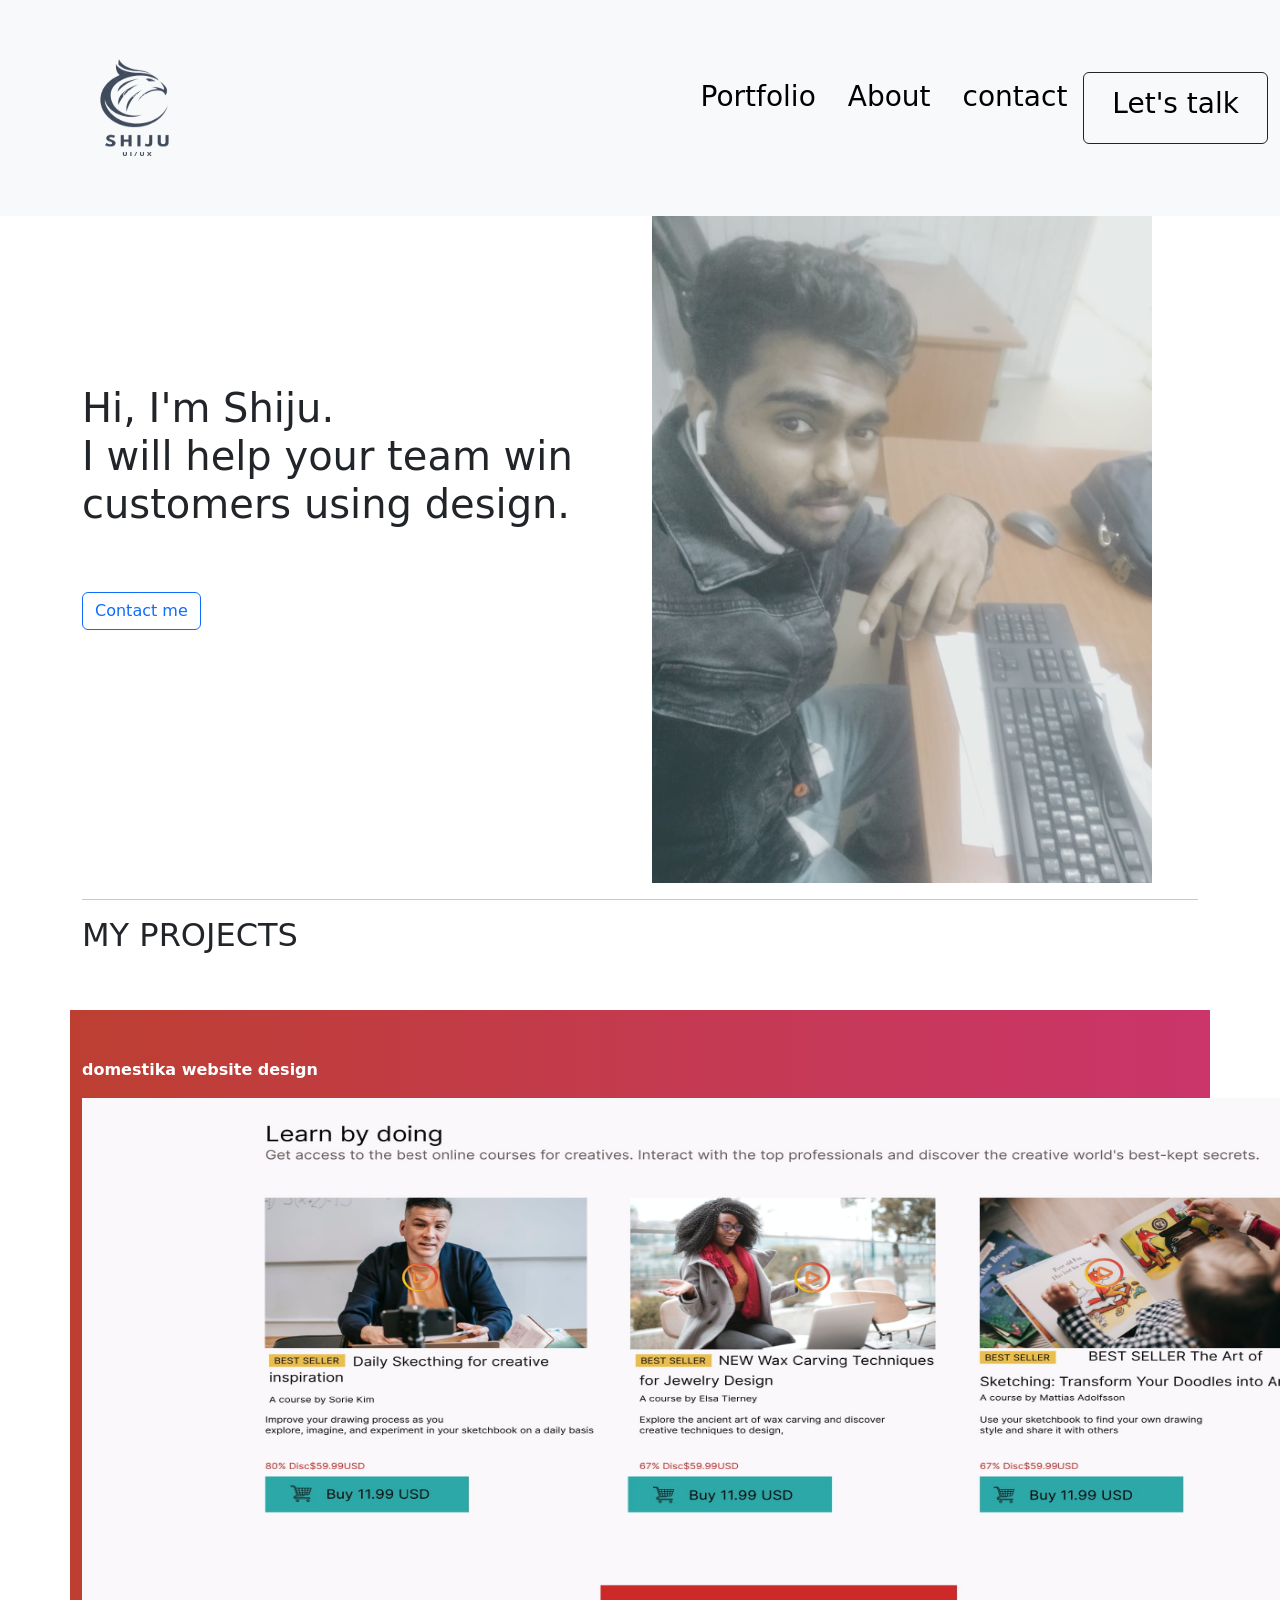
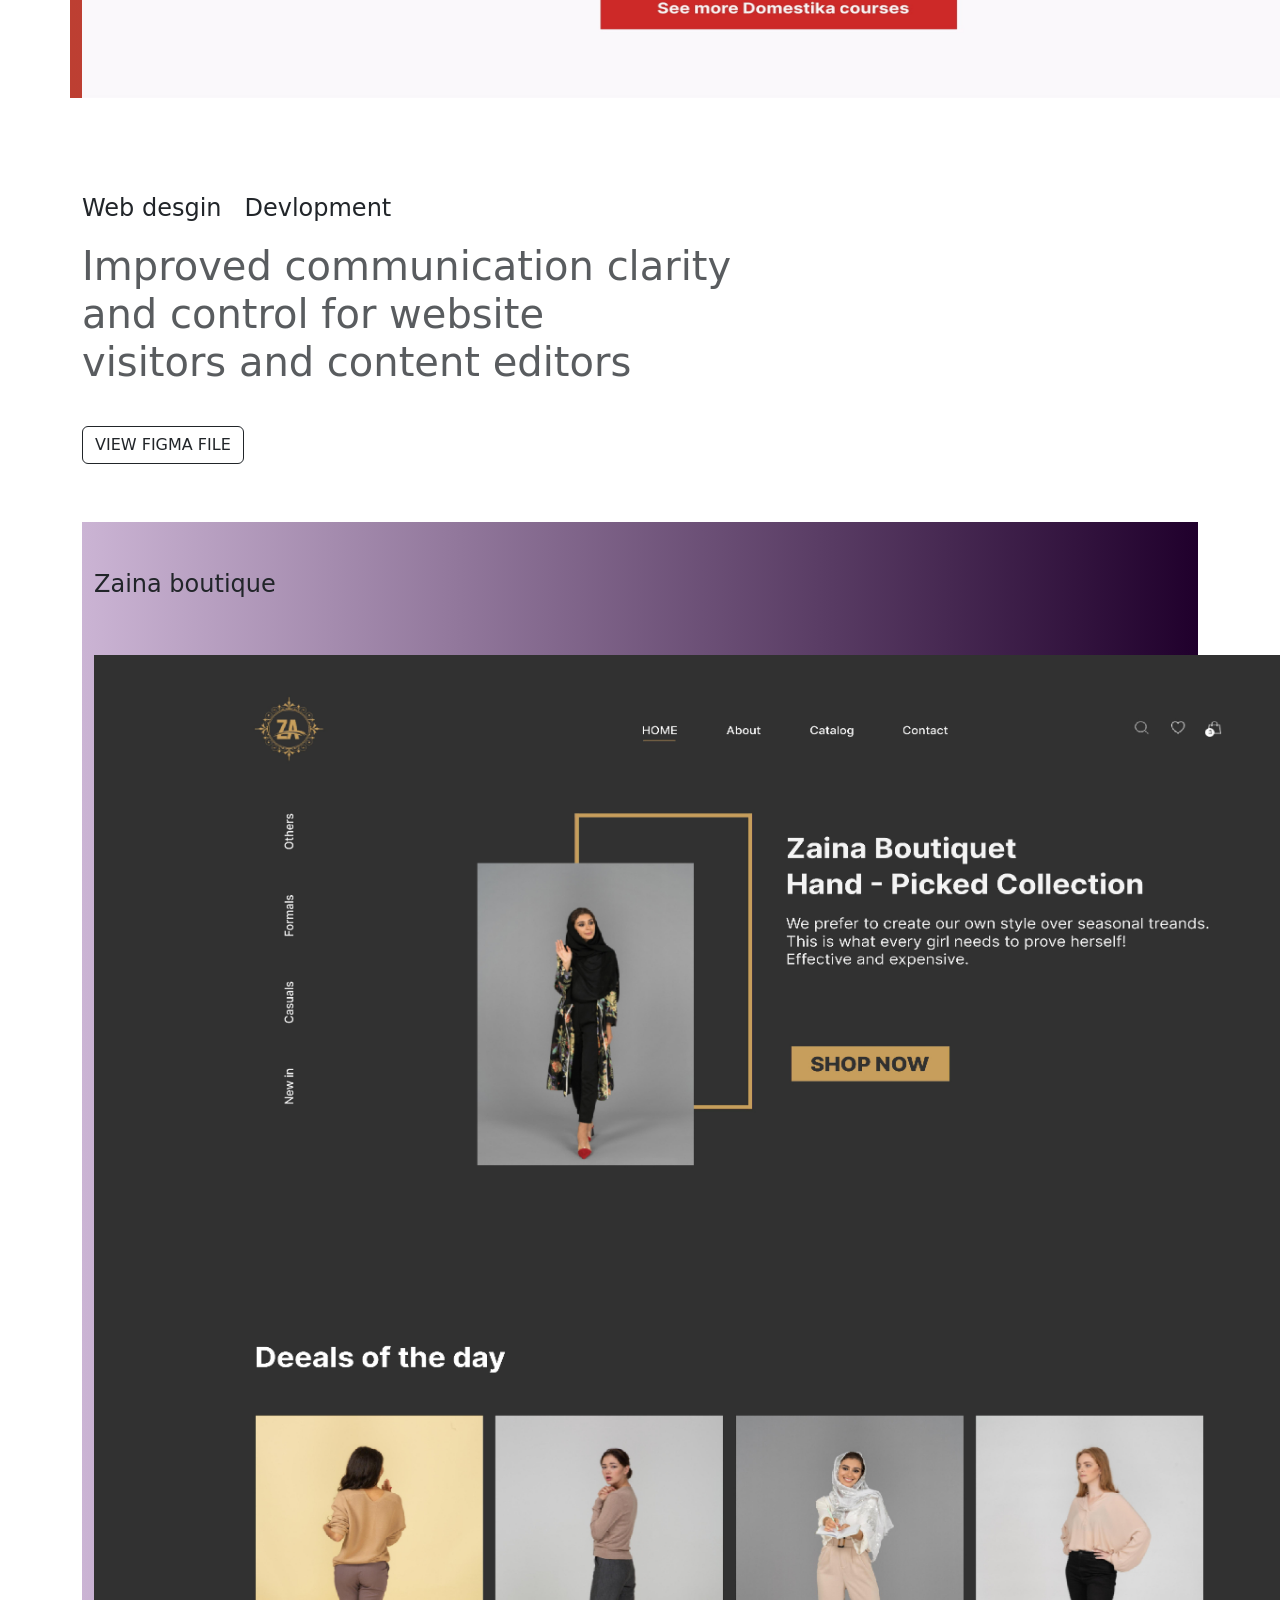
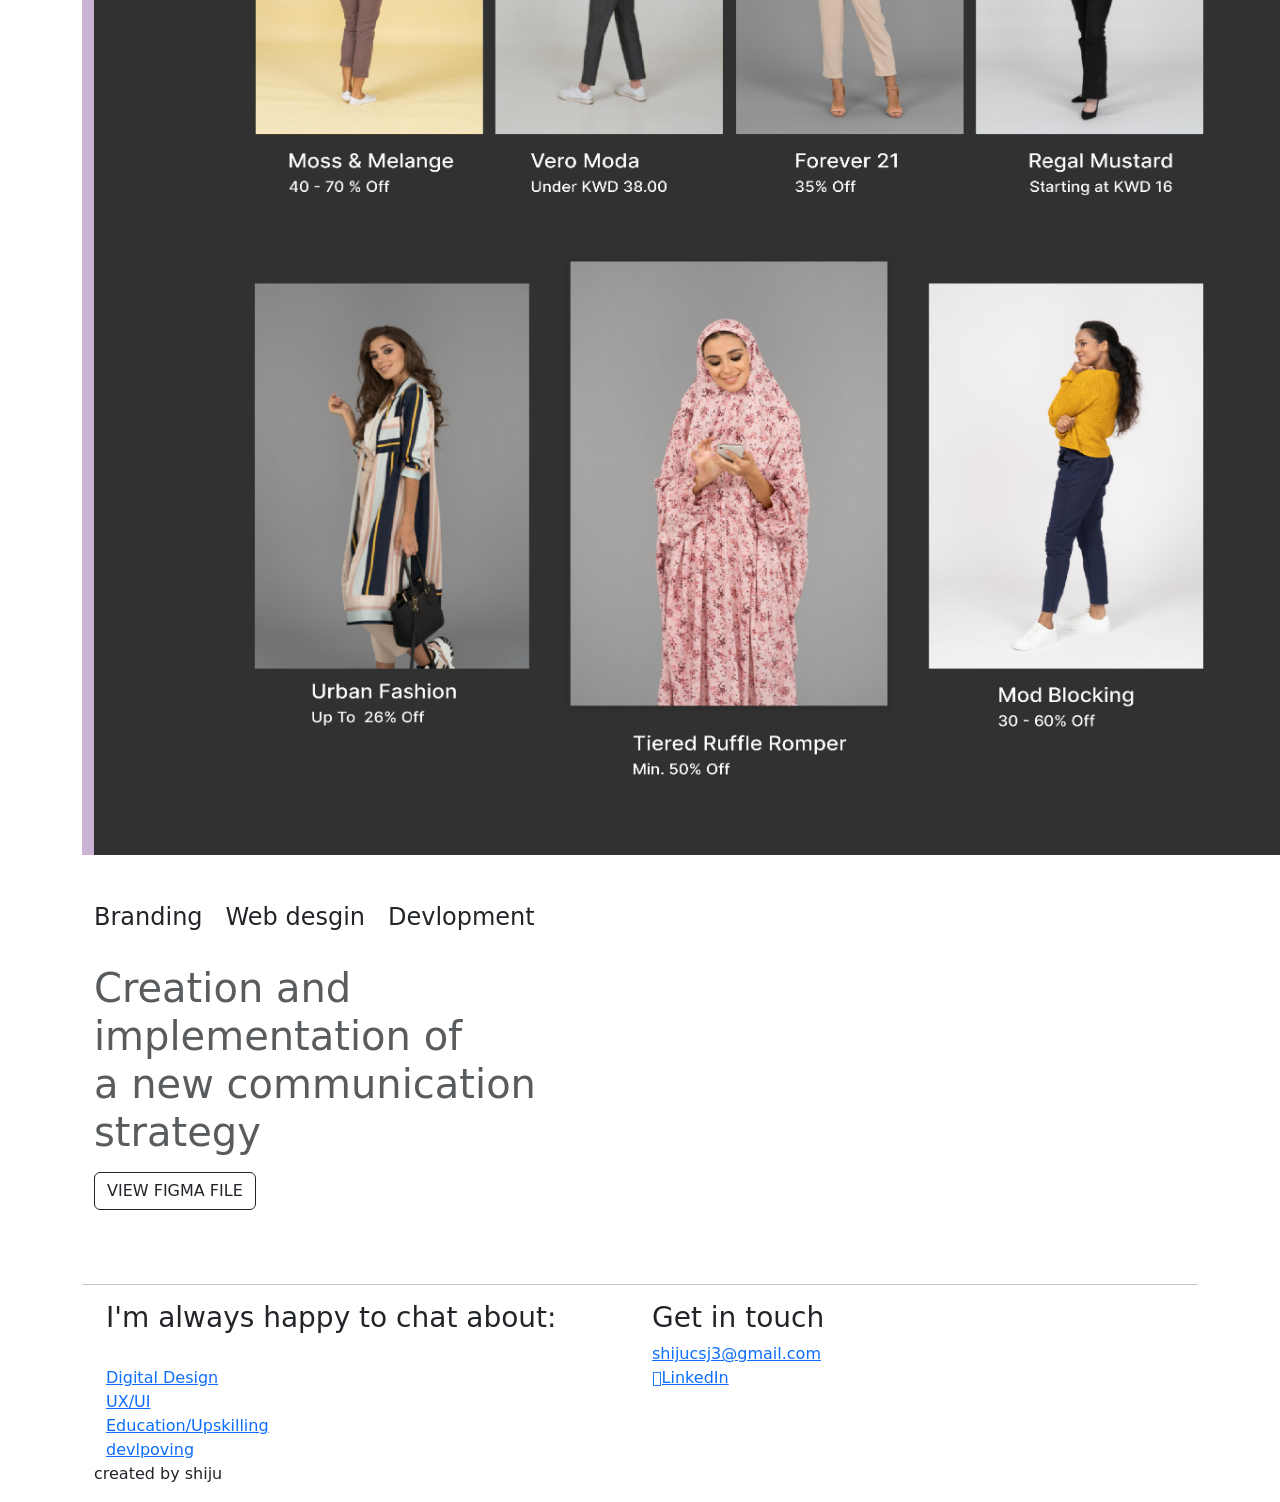
==== index.html @ 0208d14e "Add files via upload" ====
<!doctype html>
<html lang="en">
  <head>
    <!-- Required meta tags -->
    <meta charset="utf-8">
    <meta name="viewport" content="width=device-width, initial-scale=1">

    <!-- Bootstrap CSS -->
    <link href="https://cdn.jsdelivr.net/npm/bootstrap@5.0.2/dist/css/bootstrap.min.css" rel="stylesheet" integrity="sha384-EVSTQN3/azprG1Anm3QDgpJLIm9Nao0Yz1ztcQTwFspd3yD65VohhpuuCOmLASjC" crossorigin="anonymous">

    <title> Portfolio</title>
    <link rel="icon" type="image" href="image/1.png">
  </head>
  <style>
   .nav-link{
   color: #000;}
  
  </style>

<body>
 
  <nav class="navbar bg-body-tertiary">
    <div class="container-fluid">
      <a class="nav-brand" href="#" > <img src="image/1-removebg-preview.png" alt="logo" width="250px" height="200px"> </a>


    <ul class="nav nav-pills" >
  <ul class="nav justify-content-end">
  <h3><li class="nav-item" ><a class="nav-link" href="home"> Portfolio</a></li></h3> 
  <h3><li class="nav-item" ><a class="nav-link" href="home"> About</a></li></h3> 
  <h3><li class="nav-item" ><a class="nav-link" href="home"> contact</a></li></h3> 
  <button type="button" class="btn btn-outline-dark">
  <h3><li class="nav-item" ><a class="nav-link" href="home"> Let's talk</a></li></h3> </button>
   
</ul>
</ul>     
</nav> 
</div>

<div class="container">
  <div class="row">
    <div class="col">
      <br><br> <br> <br> <br> <br> <br>
<h1>Hi, I'm Shiju. <br> 
  I will help your team win  <br> customers using design. <br> <br></h1>
  <h1><button type="button" class="btn btn-outline-primary">Contact me</button></h1>
</div>




<div class="col"> <img src="image/WhatsApp Image 2023-05-04 at 10.15.02.jpeg" width="500px"  alt=""></div>
</div>
<hr>
</div> 


 

 <div class="container">
  <div class="row">
    <div class="col-6">
    <h2>MY PROJECTS</h2></div>
  </div> 
</div>   <br> <br>
    
 
<div class="container" style="background-color:background #CB356B;  /* fallback for old browsers */
background: -webkit-linear-gradient(to right, #BD3F32, #CB356B);  /* Chrome 10-25, Safari 5.1-6 */
background: linear-gradient(to right, #BD3F32, #CB356B); /* W3C, IE 10+/ Edge, Firefox 16+, Chrome 26+, Opera 12+, Safari 7+ */
;">
  <div class="row">
    <div class="col-6">  <br> <br>
      <p>  <b style="color: white;"> domestika website design</b></p>
    <img src="image/domestika2.png" alt=""  width="1300px" height="600px" style="display: flex;"></div>
   
  </div> 
</div> 


<br> <br>
<div class="container">
  <div class="row">
    <div class="col-6"> <br> <br>
    <b> <h4>Web desgin  &nbsp; Devlopment</h4></b></div> <br> <br> <br> <br>
   
   
    <h1 class="text-muted">Improved communication clarity <br>
      and control for website <br>
       visitors and content editors</h1> 
  </div> <br> 
  <H1> <button type="button" class=" btn btn-outline-dark" >VIEW FIGMA FILE</button></H1> <br> <br>

    
  <div class="container" style="background-color: background #20002c;  /* fallback for old browsers */
  background: -webkit-linear-gradient(to right, #cbb4d4, #20002c);  /* Chrome 10-25, Safari 5.1-6 */
  background: linear-gradient(to right, #cbb4d4, #20002c); /* W3C, IE 10+/ Edge, Firefox 16+, Chrome 26+, Opera 12+, Safari 7+ */
  ;" >
    <div class="row">
      <div class="col-6">  <br> <br>
        <h4> Zaina boutique</h4> <br> <br>
      <img src="image/zaina.png" alt="error"   width="1270px" height="1800px" ></div>
     
    </div> 
  </div> 
    
    
  <div class="container">
    <div class="row">
      <div class="col-6"> <br> <br>
   <b> <h4>Branding   &nbsp; Web desgin   &nbsp; Devlopment</h4></b> <br>
     
     
    <h1 class="text-muted">
    
     Creation and implementation of <br>
      a new communication <br>
       strategy <br>
    </h1>
    </div> <br>  <br>
    <H1> <button type="button" class=" btn btn-outline-dark" >VIEW FIGMA FILE</button></H1> <br> <br> <br> <br> <br>  
   <hr>
    
  
<footer>
  <div class="container">
    <div class="row">
      <div class="col">
<h3>I'm always happy to chat about:</h3> <br>
<a href="#">Digital Design</a> <br>
<a href="#">UX/UI</a> <br>
<a href="#">Education/Upskilling</a> <br>
<a href="#">devlpoving</a> <br>
</div>

<div class="col">
  <h3>Get in touch</h3>
<a href="#">shijucsj3@gmail.com</a> <br>
<a href="#">LinkedIn</a>

</div>
</div> 
</div>
</footer>
   
    <p>created by shiju</p>

    
    
    

    


    
    <script src="https://cdn.jsdelivr.net/npm/bootstrap@5.0.2/dist/js/bootstrap.bundle.min.js" integrity="sha384-MrcW6ZMFYlzcLA8Nl+NtUVF0sA7MsXsP1UyJoMp4YLEuNSfAP+JcXn/tWtIaxVXM" crossorigin="anonymous"></script>

    <!-- Option 2: Separate Popper and Bootstrap JS -->
    <!--
    <script src="https://cdn.jsdelivr.net/npm/@popperjs/core@2.9.2/dist/umd/popper.min.js" integrity="sha384-IQsoLXl5PILFhosVNubq5LC7Qb9DXgDA9i+tQ8Zj3iwWAwPtgFTxbJ8NT4GN1R8p" crossorigin="anonymous"></script>
    <script src="https://cdn.jsdelivr.net/npm/bootstrap@5.0.2/dist/js/bootstrap.min.js" integrity="sha384-cVKIPhGWiC2Al4u+LWgxfKTRIcfu0JTxR+EQDz/bgldoEyl4H0zUF0QKbrJ0EcQF" crossorigin="anonymous"></script>
    -->
  </body>
</html>
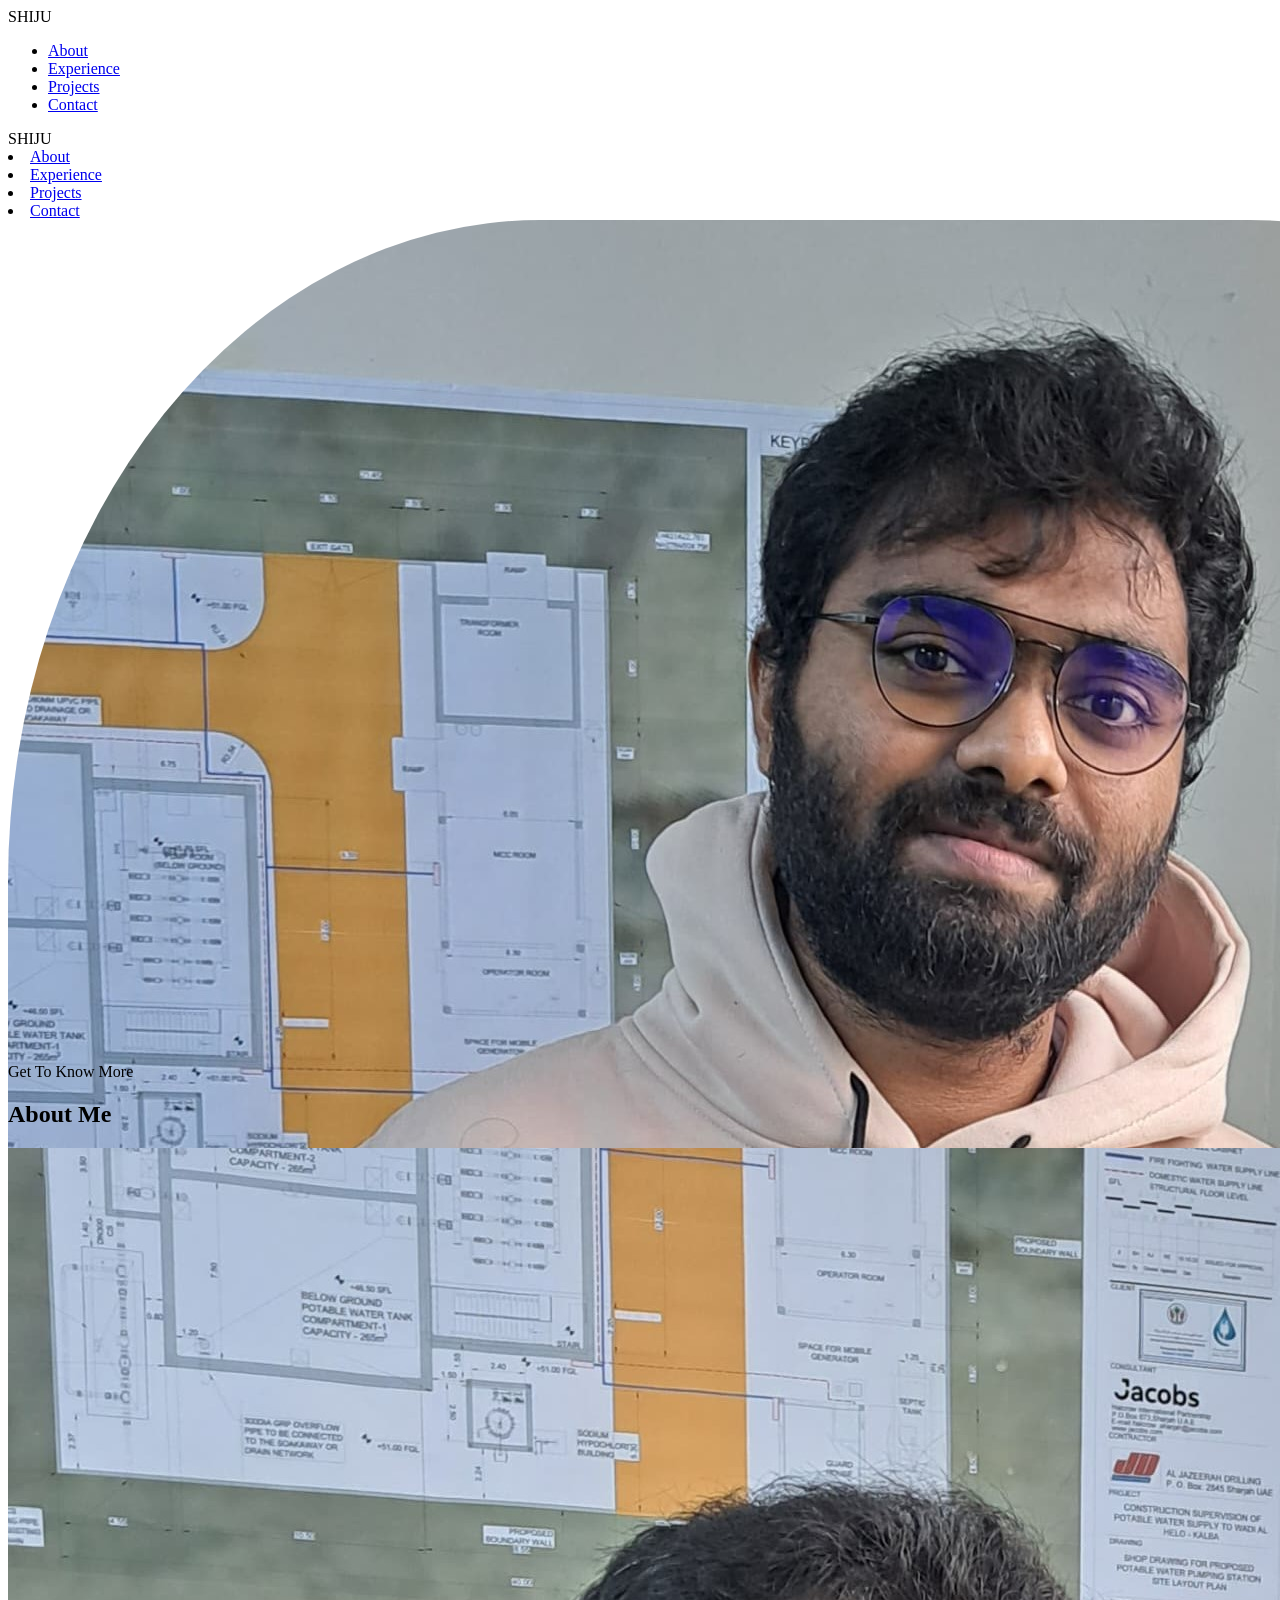
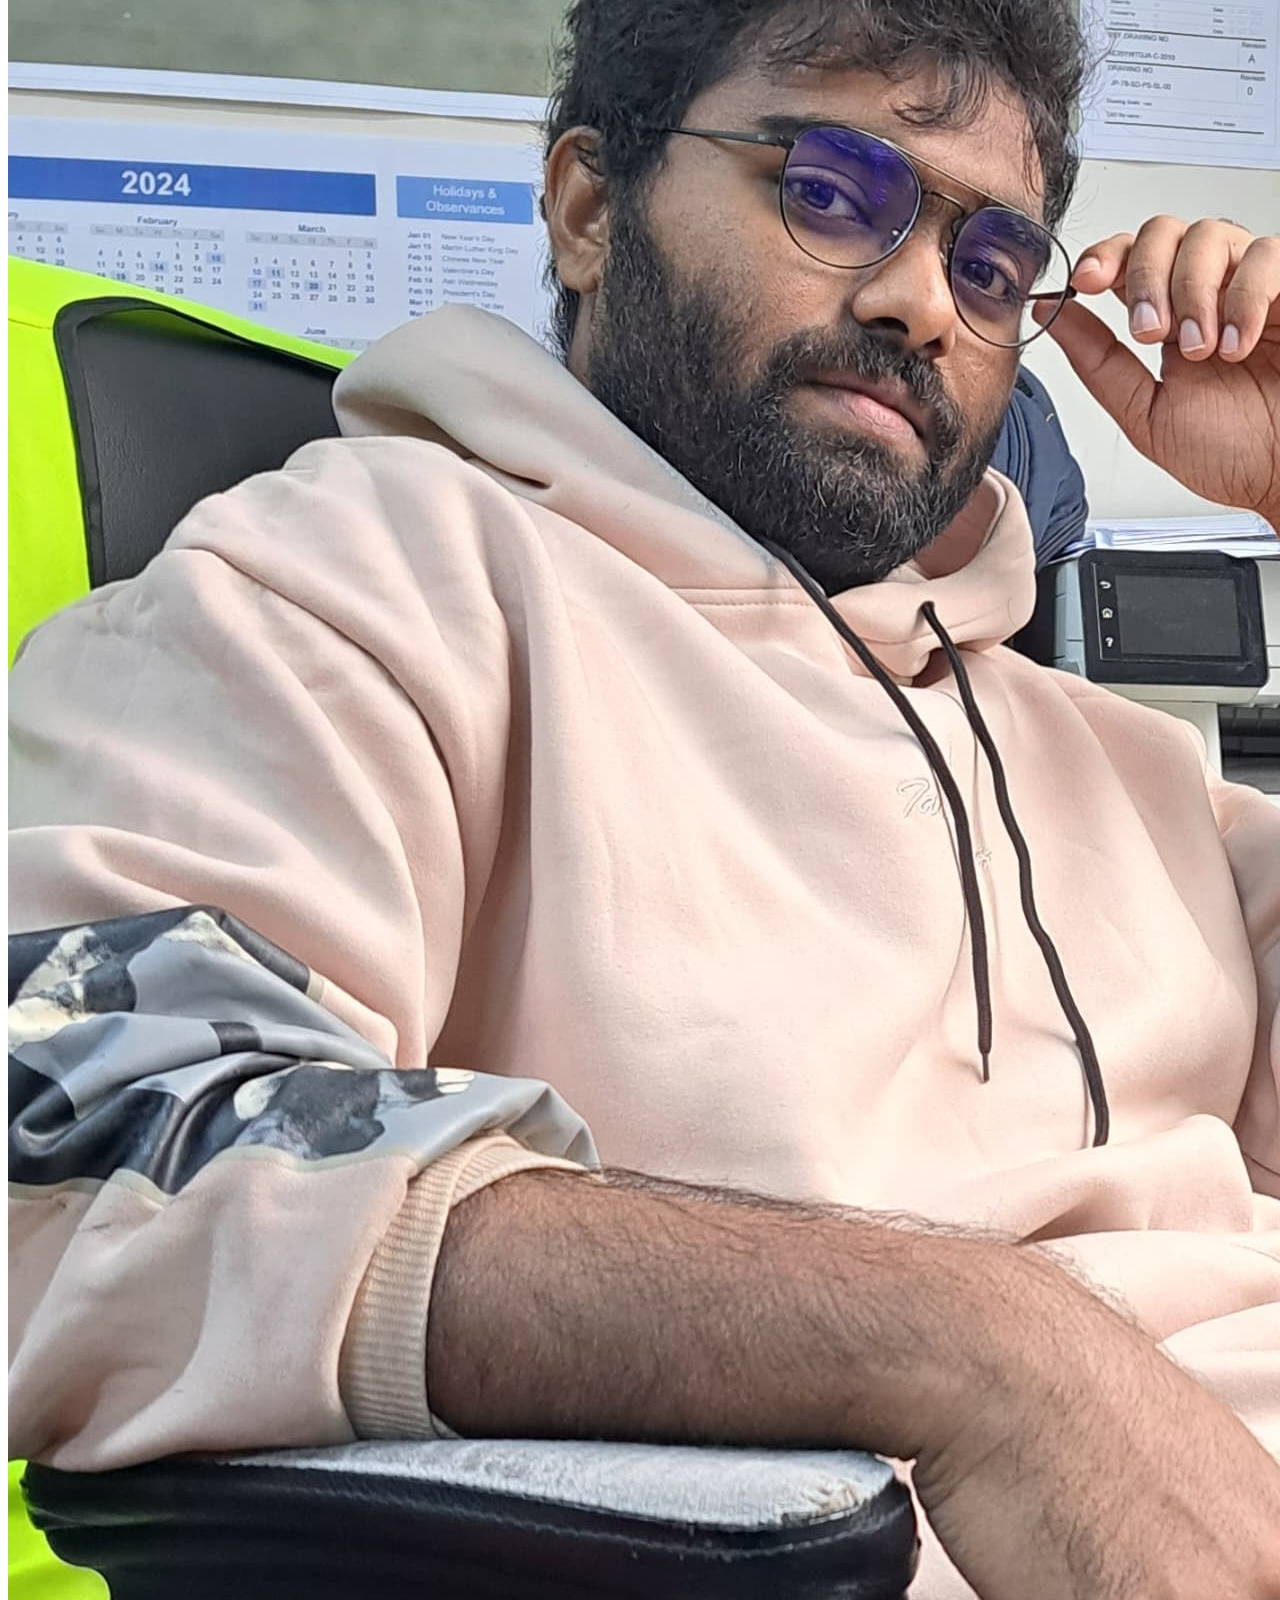
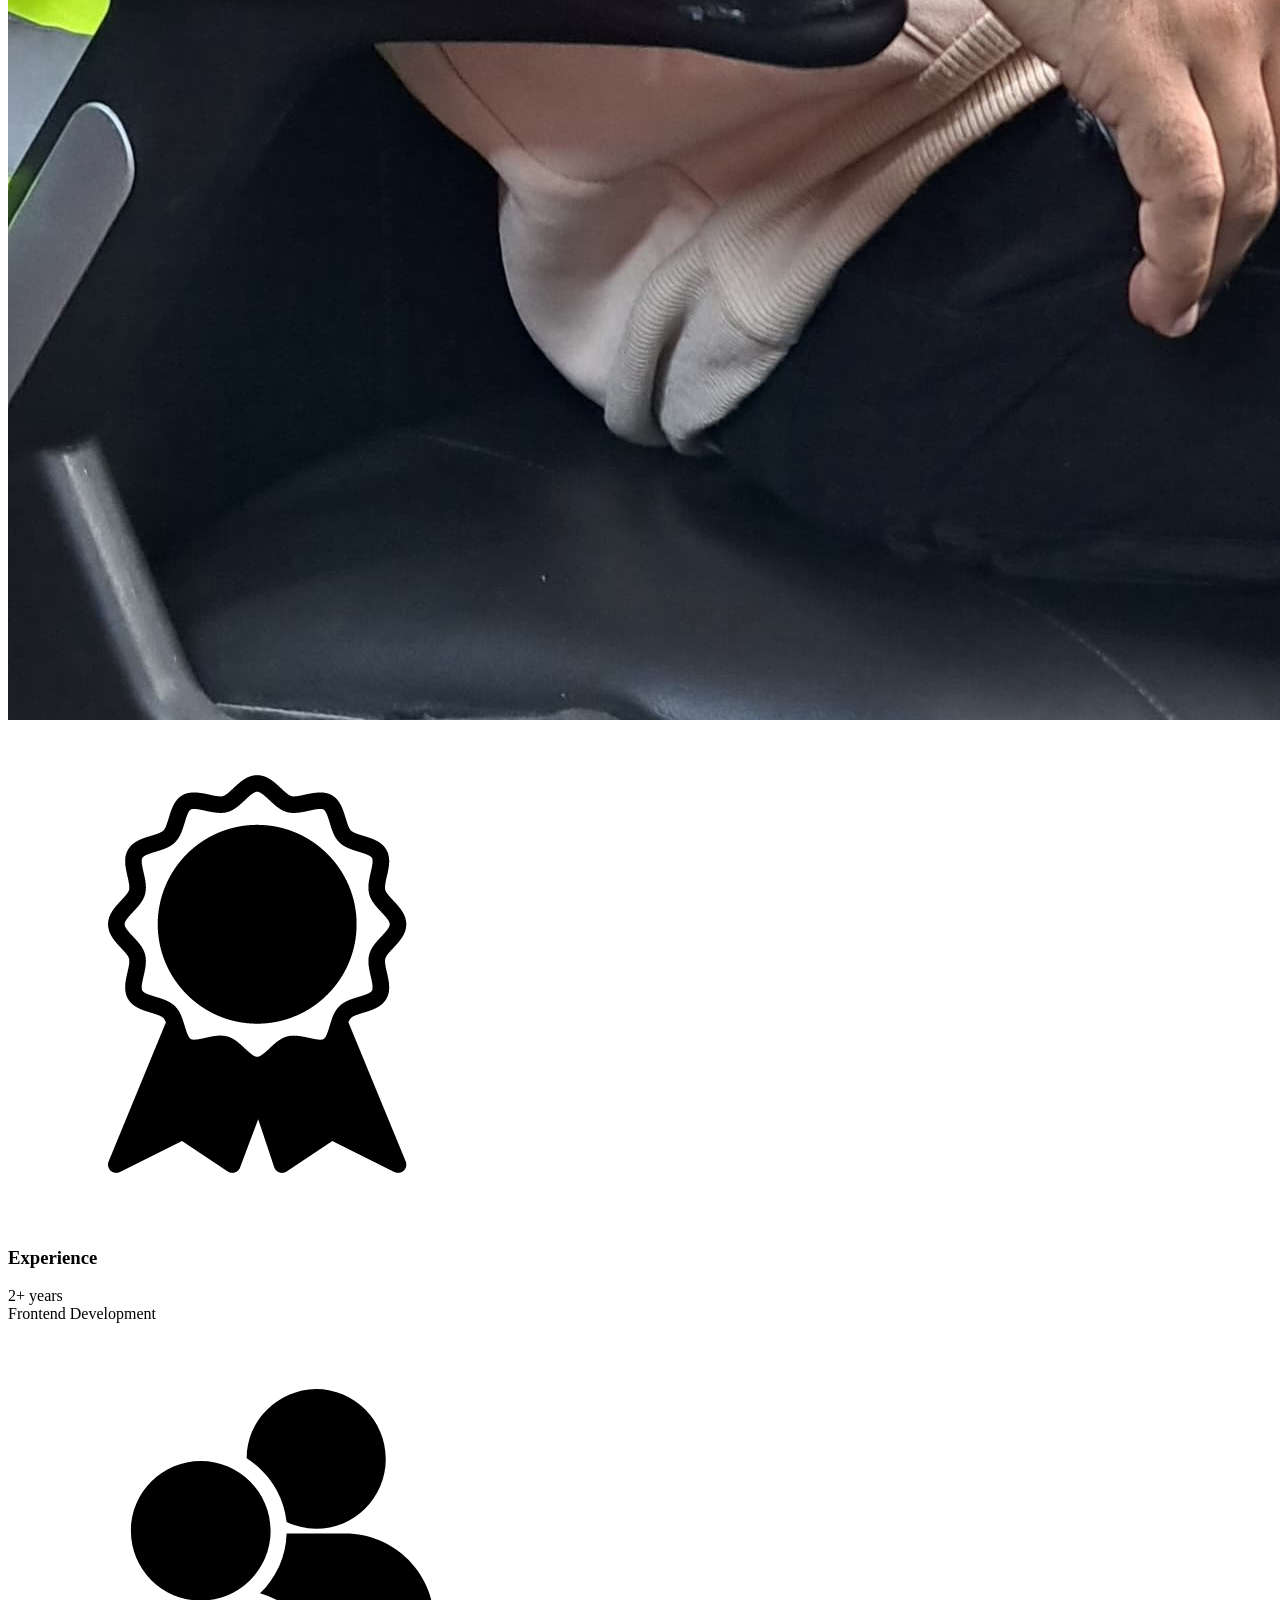
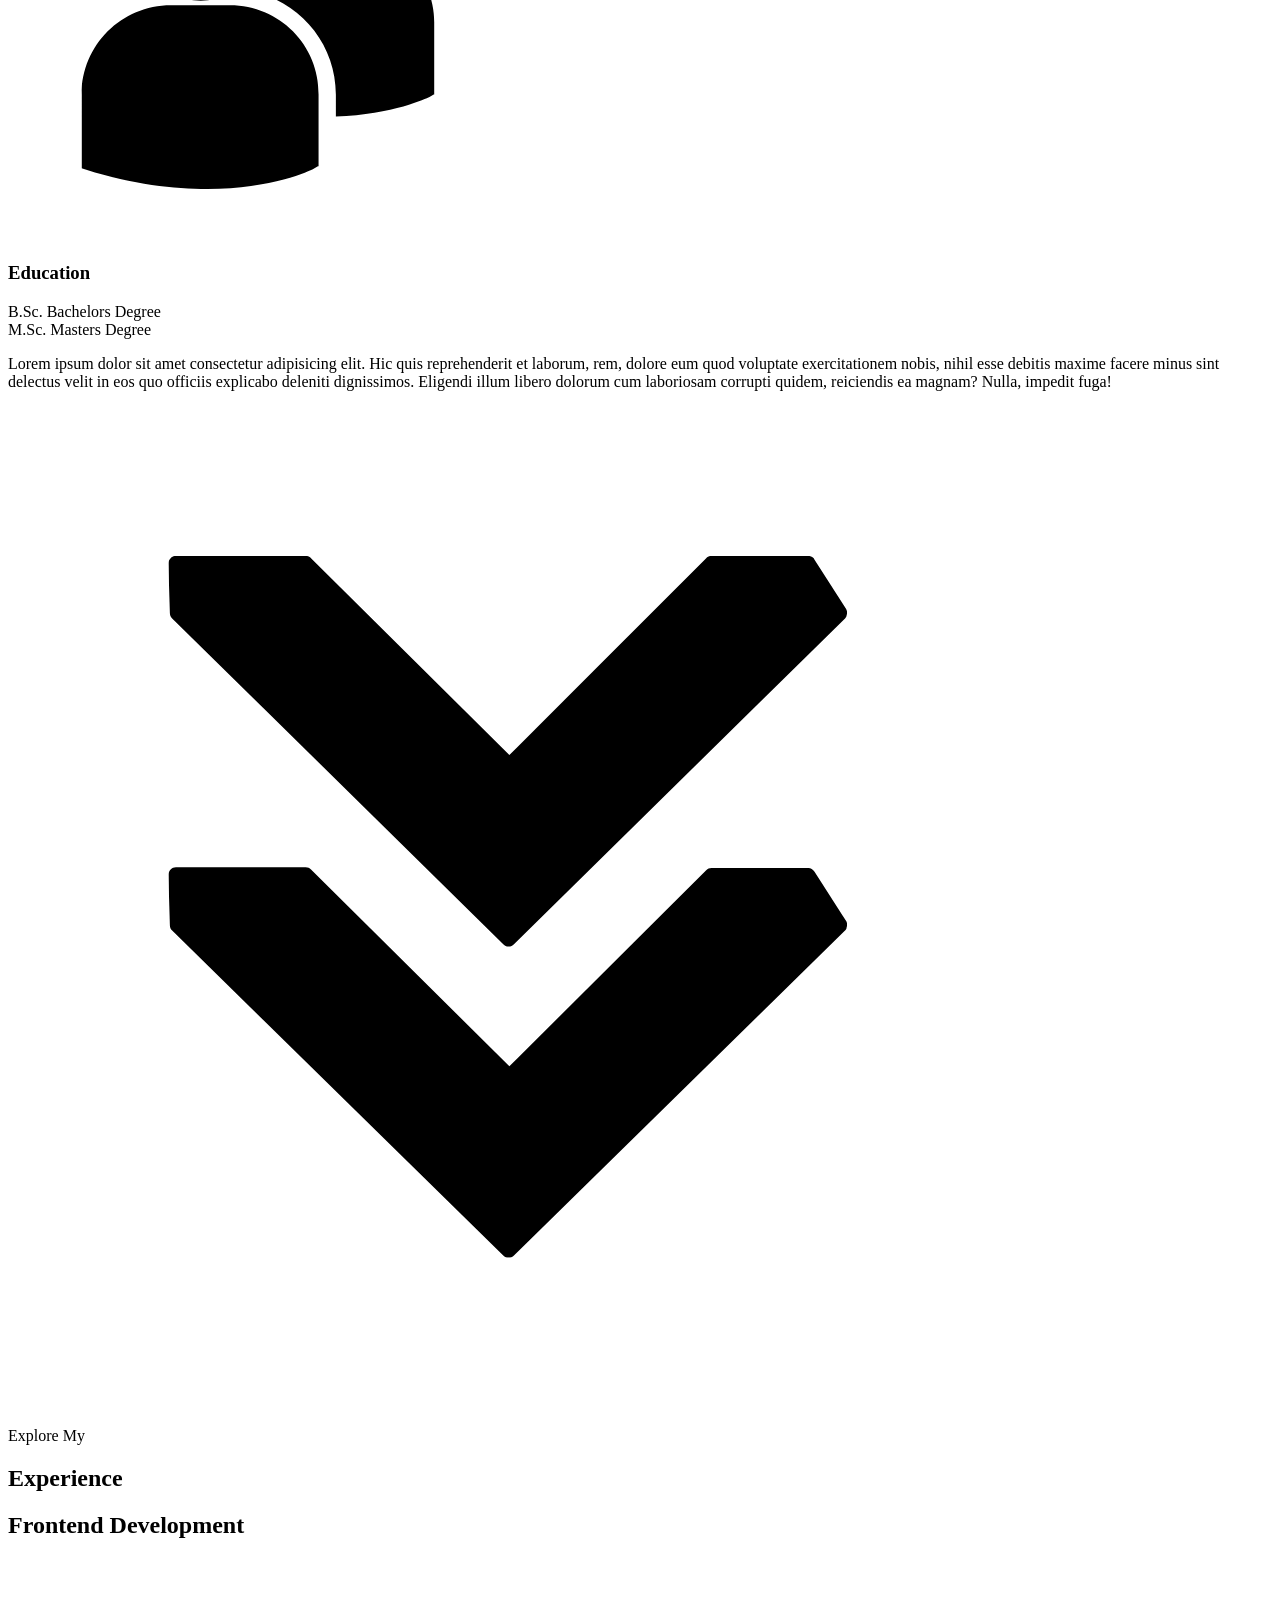
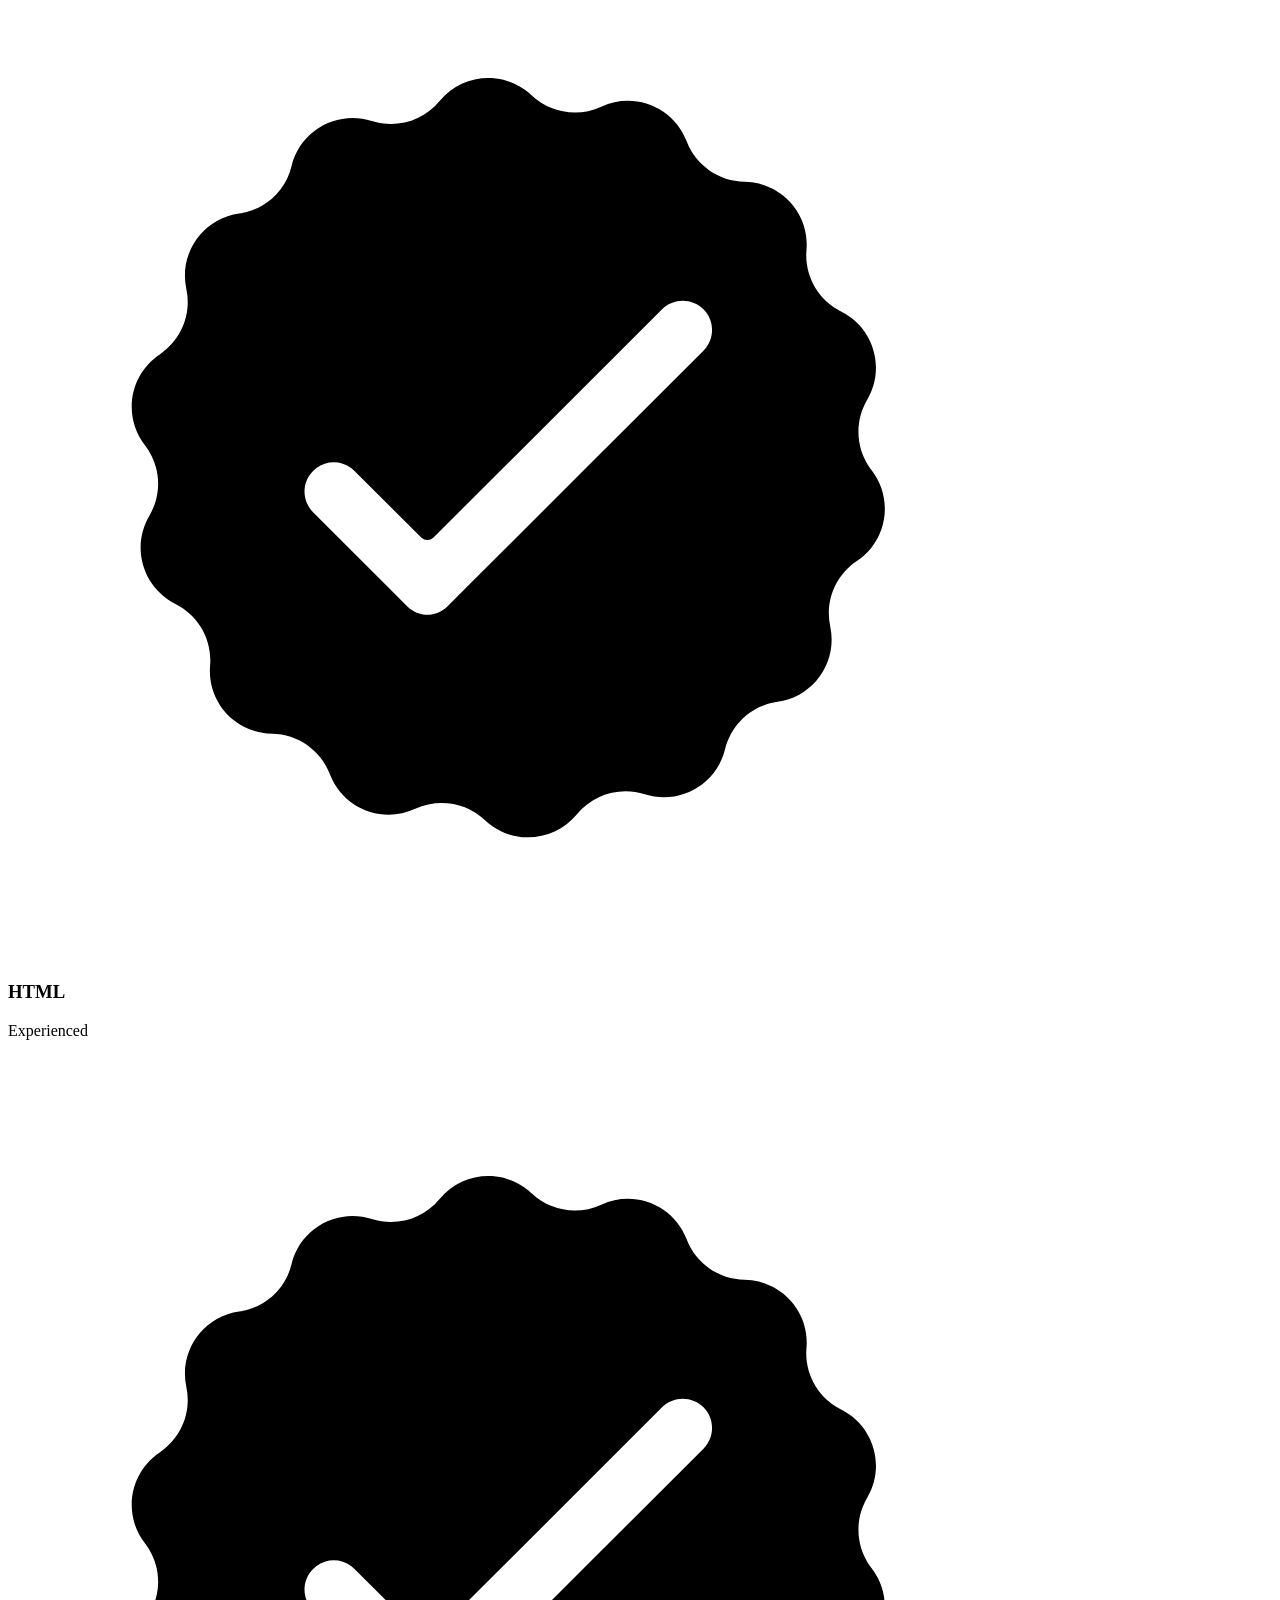
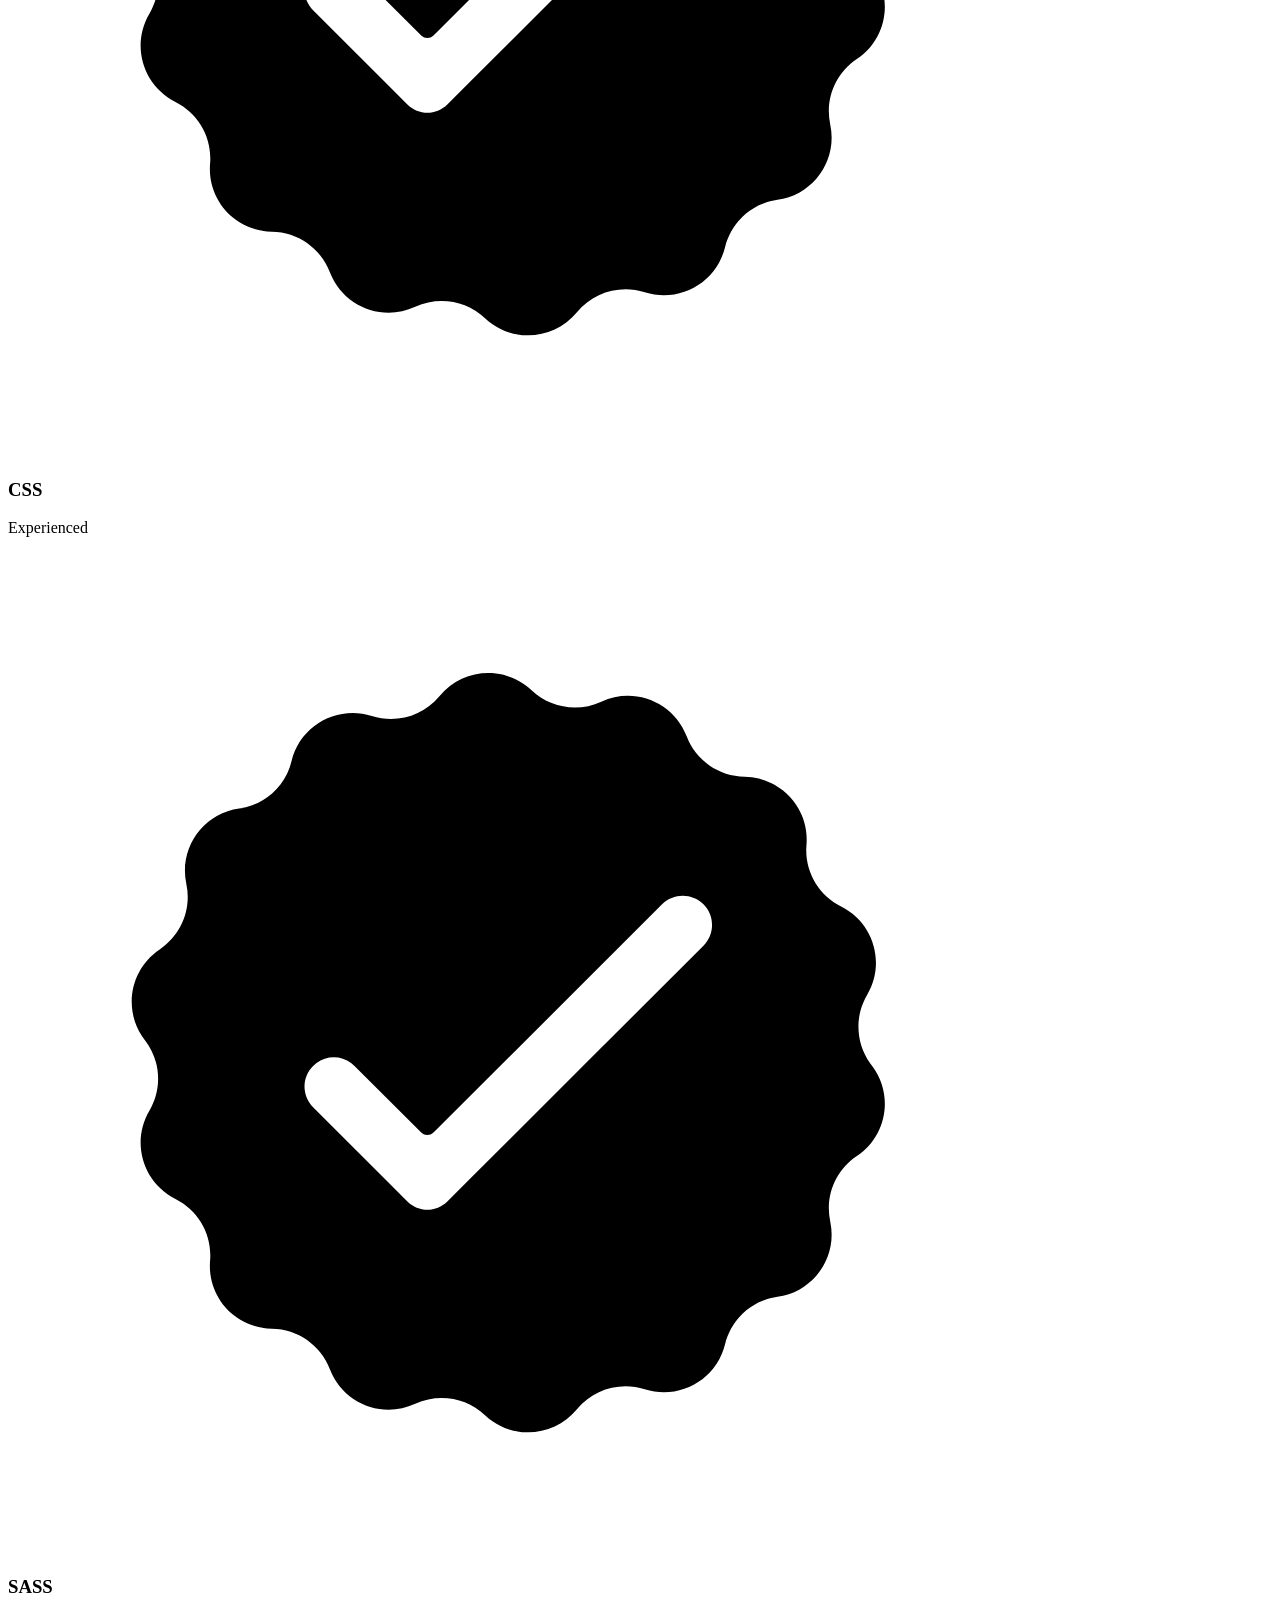
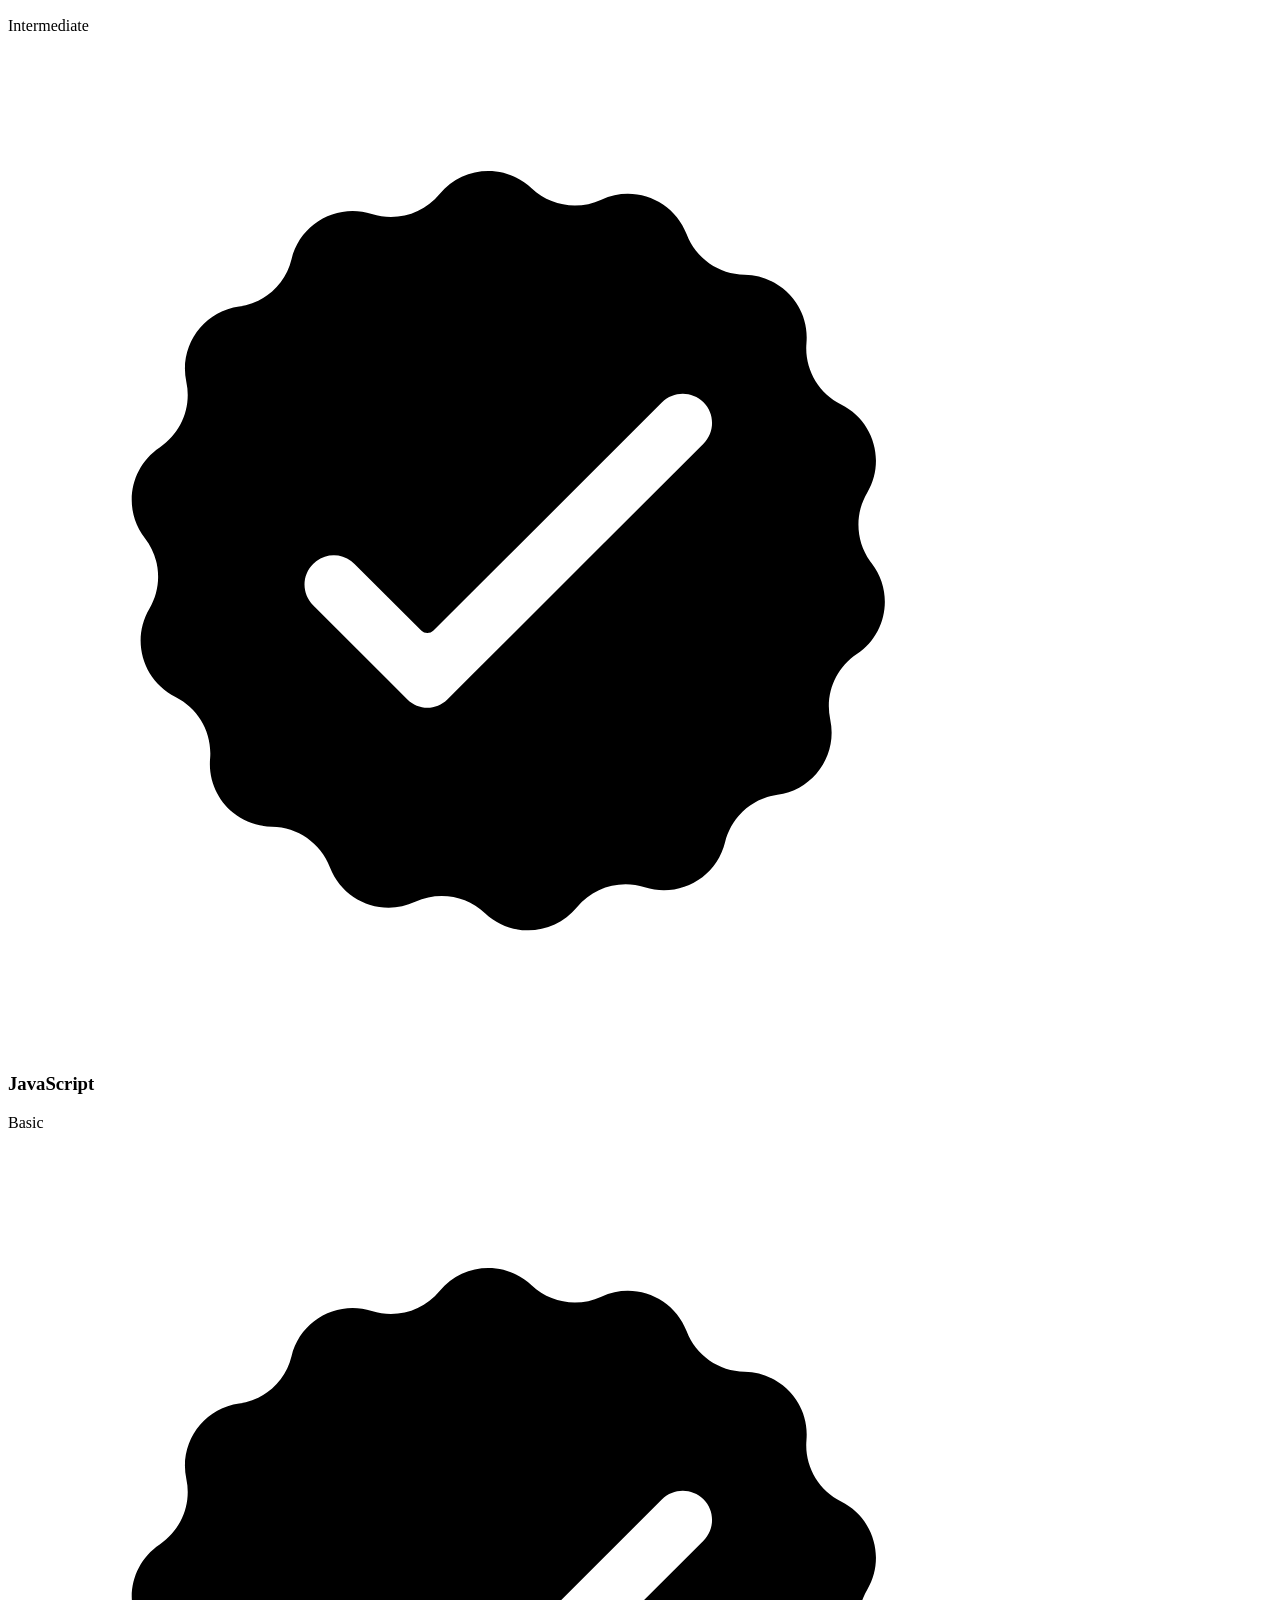
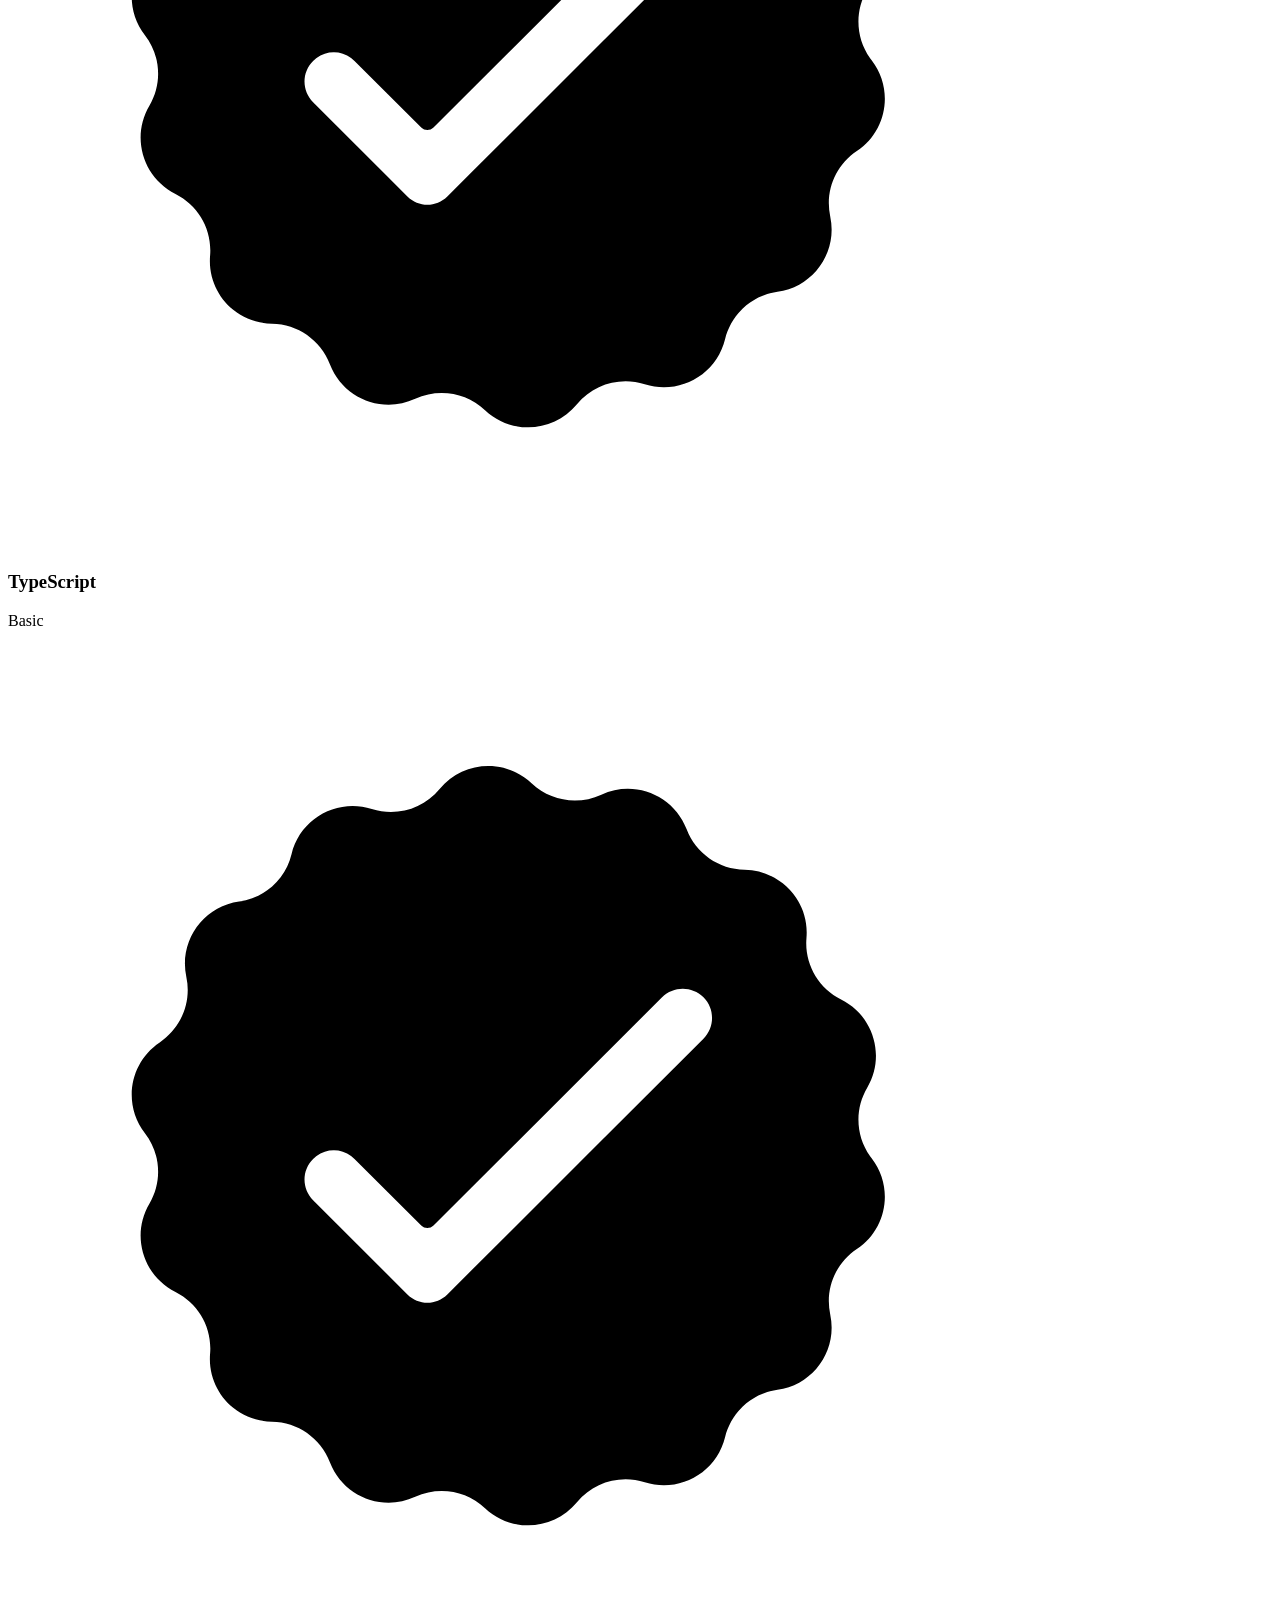
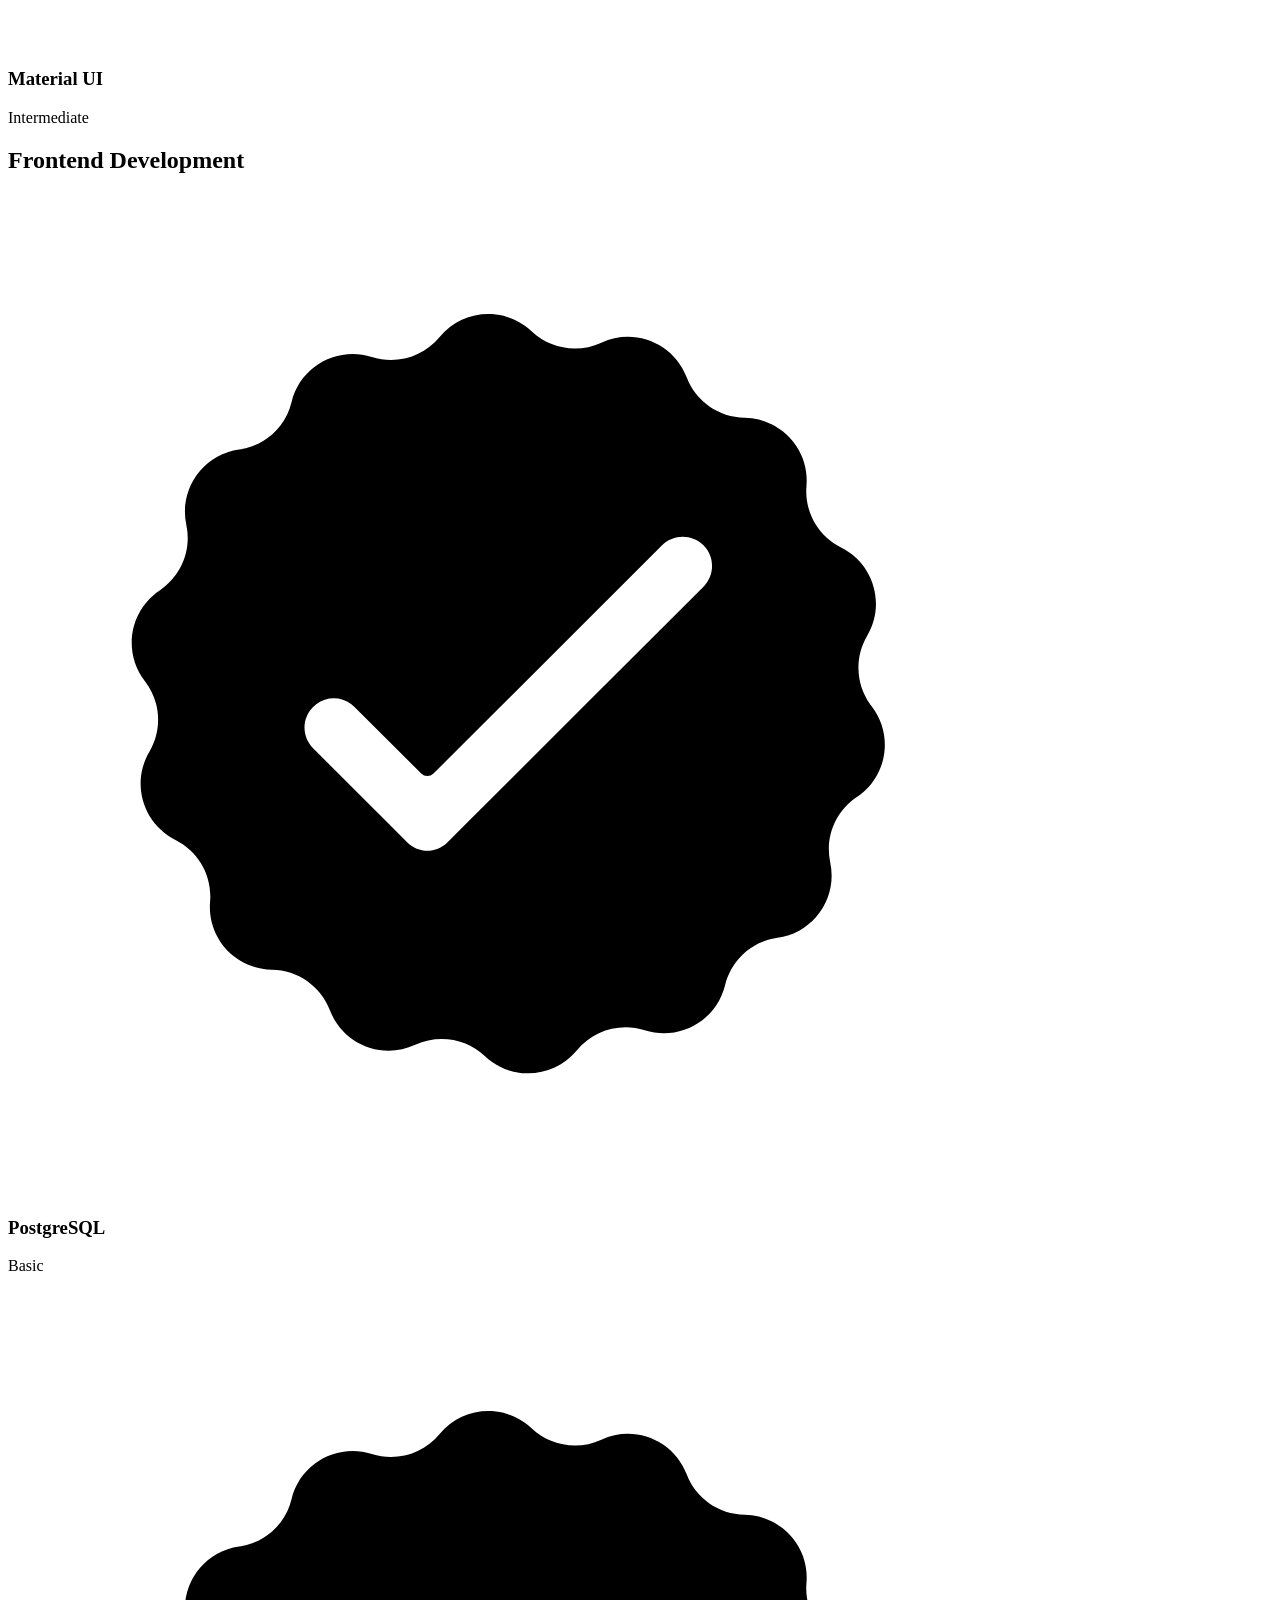
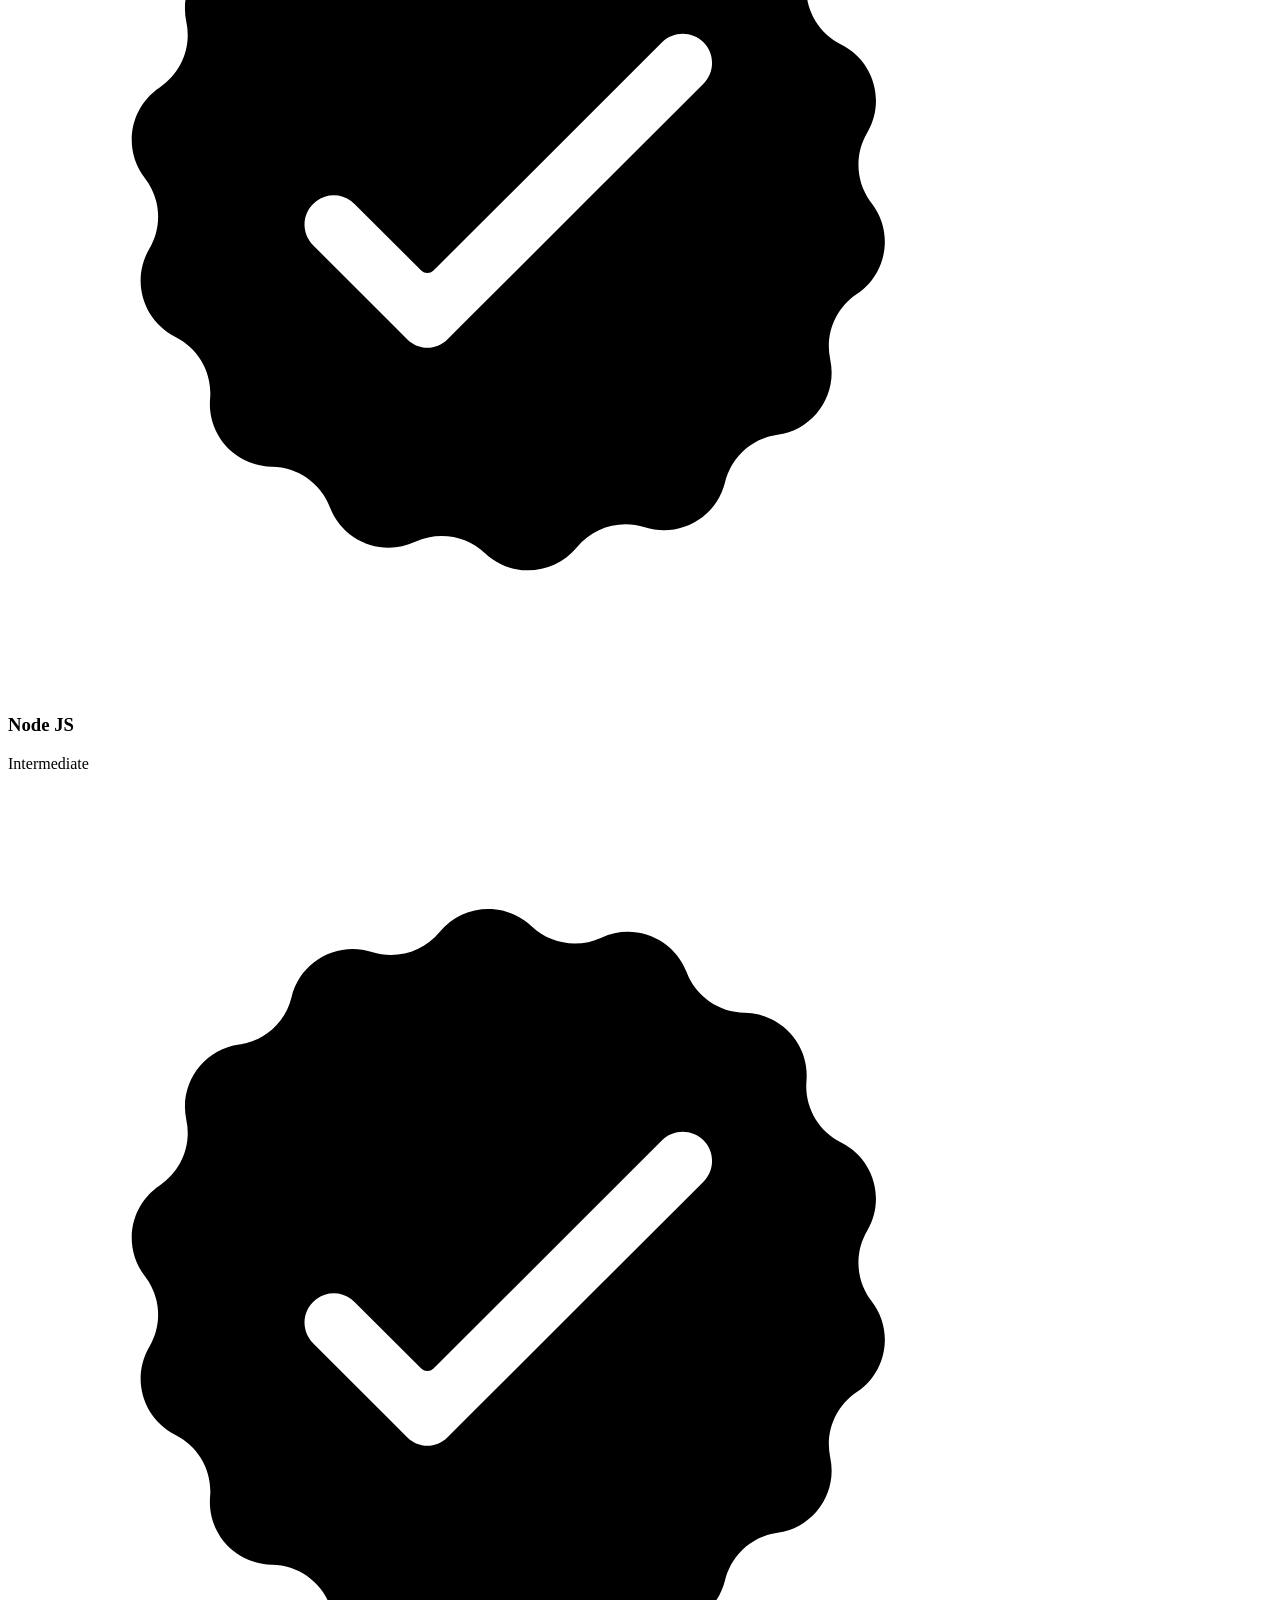
==== commit e4adce5e: "Add files via upload" ====
--- a/index.html
+++ b/index.html
@@ -1,164 +1,383 @@
-<!doctype html>
-<html lang="en">
-  <head>
-    <!-- Required meta tags -->
-    <meta charset="utf-8">
-    <meta name="viewport" content="width=device-width, initial-scale=1">
-
-    <!-- Bootstrap CSS -->
-    <link href="https://cdn.jsdelivr.net/npm/bootstrap@5.0.2/dist/css/bootstrap.min.css" rel="stylesheet" integrity="sha384-EVSTQN3/azprG1Anm3QDgpJLIm9Nao0Yz1ztcQTwFspd3yD65VohhpuuCOmLASjC" crossorigin="anonymous">
-
-    <title> Portfolio</title>
-    <link rel="icon" type="image" href="image/1.png">
-  </head>
-  <style>
-   .nav-link{
-   color: #000;}
-  
-  </style>
-
-<body>
- 
-  <nav class="navbar bg-body-tertiary">
-    <div class="container-fluid">
-      <a class="nav-brand" href="#" > <img src="image/1-removebg-preview.png" alt="logo" width="250px" height="200px"> </a>
-
-
-    <ul class="nav nav-pills" >
-  <ul class="nav justify-content-end">
-  <h3><li class="nav-item" ><a class="nav-link" href="home"> Portfolio</a></li></h3> 
-  <h3><li class="nav-item" ><a class="nav-link" href="home"> About</a></li></h3> 
-  <h3><li class="nav-item" ><a class="nav-link" href="home"> contact</a></li></h3> 
-  <button type="button" class="btn btn-outline-dark">
-  <h3><li class="nav-item" ><a class="nav-link" href="home"> Let's talk</a></li></h3> </button>
-   
-</ul>
-</ul>     
-</nav> 
-</div>
-
-<div class="container">
-  <div class="row">
-    <div class="col">
-      <br><br> <br> <br> <br> <br> <br>
-<h1>Hi, I'm Shiju. <br> 
-  I will help your team win  <br> customers using design. <br> <br></h1>
-  <h1><button type="button" class="btn btn-outline-primary">Contact me</button></h1>
-</div>
-
-
-
-
-<div class="col"> <img src="image/WhatsApp Image 2023-05-04 at 10.15.02.jpeg" width="500px"  alt=""></div>
-</div>
-<hr>
-</div> 
-
-
- 
-
- <div class="container">
-  <div class="row">
-    <div class="col-6">
-    <h2>MY PROJECTS</h2></div>
-  </div> 
-</div>   <br> <br>
-    
- 
-<div class="container" style="background-color:background #CB356B;  /* fallback for old browsers */
-background: -webkit-linear-gradient(to right, #BD3F32, #CB356B);  /* Chrome 10-25, Safari 5.1-6 */
-background: linear-gradient(to right, #BD3F32, #CB356B); /* W3C, IE 10+/ Edge, Firefox 16+, Chrome 26+, Opera 12+, Safari 7+ */
-;">
-  <div class="row">
-    <div class="col-6">  <br> <br>
-      <p>  <b style="color: white;"> domestika website design</b></p>
-    <img src="image/domestika2.png" alt=""  width="1300px" height="600px" style="display: flex;"></div>
-   
-  </div> 
-</div> 
-
-
-<br> <br>
-<div class="container">
-  <div class="row">
-    <div class="col-6"> <br> <br>
-    <b> <h4>Web desgin  &nbsp; Devlopment</h4></b></div> <br> <br> <br> <br>
-   
-   
-    <h1 class="text-muted">Improved communication clarity <br>
-      and control for website <br>
-       visitors and content editors</h1> 
-  </div> <br> 
-  <H1> <button type="button" class=" btn btn-outline-dark" >VIEW FIGMA FILE</button></H1> <br> <br>
-
-    
-  <div class="container" style="background-color: background #20002c;  /* fallback for old browsers */
-  background: -webkit-linear-gradient(to right, #cbb4d4, #20002c);  /* Chrome 10-25, Safari 5.1-6 */
-  background: linear-gradient(to right, #cbb4d4, #20002c); /* W3C, IE 10+/ Edge, Firefox 16+, Chrome 26+, Opera 12+, Safari 7+ */
-  ;" >
-    <div class="row">
-      <div class="col-6">  <br> <br>
-        <h4> Zaina boutique</h4> <br> <br>
-      <img src="image/zaina.png" alt="error"   width="1270px" height="1800px" ></div>
-     
-    </div> 
-  </div> 
-    
-    
-  <div class="container">
-    <div class="row">
-      <div class="col-6"> <br> <br>
-   <b> <h4>Branding   &nbsp; Web desgin   &nbsp; Devlopment</h4></b> <br>
-     
-     
-    <h1 class="text-muted">
-    
-     Creation and implementation of <br>
-      a new communication <br>
-       strategy <br>
-    </h1>
-    </div> <br>  <br>
-    <H1> <button type="button" class=" btn btn-outline-dark" >VIEW FIGMA FILE</button></H1> <br> <br> <br> <br> <br>  
-   <hr>
-    
-  
-<footer>
-  <div class="container">
-    <div class="row">
-      <div class="col">
-<h3>I'm always happy to chat about:</h3> <br>
-<a href="#">Digital Design</a> <br>
-<a href="#">UX/UI</a> <br>
-<a href="#">Education/Upskilling</a> <br>
-<a href="#">devlpoving</a> <br>
-</div>
-
-<div class="col">
-  <h3>Get in touch</h3>
-<a href="#">shijucsj3@gmail.com</a> <br>
-<a href="#">LinkedIn</a>
-
-</div>
-</div> 
-</div>
-</footer>
-   
-    <p>created by shiju</p>
-
-    
-    
-    
-
-    
-
-
-    
-    <script src="https://cdn.jsdelivr.net/npm/bootstrap@5.0.2/dist/js/bootstrap.bundle.min.js" integrity="sha384-MrcW6ZMFYlzcLA8Nl+NtUVF0sA7MsXsP1UyJoMp4YLEuNSfAP+JcXn/tWtIaxVXM" crossorigin="anonymous"></script>
-
-    <!-- Option 2: Separate Popper and Bootstrap JS -->
-    <!--
-    <script src="https://cdn.jsdelivr.net/npm/@popperjs/core@2.9.2/dist/umd/popper.min.js" integrity="sha384-IQsoLXl5PILFhosVNubq5LC7Qb9DXgDA9i+tQ8Zj3iwWAwPtgFTxbJ8NT4GN1R8p" crossorigin="anonymous"></script>
-    <script src="https://cdn.jsdelivr.net/npm/bootstrap@5.0.2/dist/js/bootstrap.min.js" integrity="sha384-cVKIPhGWiC2Al4u+LWgxfKTRIcfu0JTxR+EQDz/bgldoEyl4H0zUF0QKbrJ0EcQF" crossorigin="anonymous"></script>
-    -->
-  </body>
-</html>+<!DOCTYPE html>
+<html lang="en">
+  <head>
+    <meta charset="UTF-8" />
+    <meta http-equiv="X-UA-Compatible" content="IE=edge" />
+    <meta name="viewport" content="width=device-width, initial-scale=1.0" />
+    <title>My Portfolio</title>
+    <link rel="stylesheet" href="style.css" />
+    <link rel="stylesheet" href="mediaqueries.css" />
+  </head>
+  <body>
+    <nav id="desktop-nav">
+      <div class="logo">SHIJU</div>
+      <div>
+        <ul class="nav-links">
+          <li><a href="#about">About</a></li>
+          <li><a href="#experience">Experience</a></li>
+          <li><a href="#projects">Projects</a></li>
+          <li><a href="#contact">Contact</a></li>
+        </ul>
+      </div>
+    </nav>
+    <nav id="hamburger-nav">
+      <div class="logo">SHIJU</div>
+      <div class="hamburger-menu">
+        <div class="hamburger-icon" onclick="toggleMenu()">
+          <span></span>
+          <span></span>
+          <span></span>
+        </div>
+        <div class="menu-links">
+          <li><a href="#about" onclick="toggleMenu()">About</a></li>
+          <li><a href="#experience" onclick="toggleMenu()">Experience</a></li>
+          <li><a href="#projects" onclick="toggleMenu()">Projects</a></li>
+          <li><a href="#contact" onclick="toggleMenu()">Contact</a></li>
+        </div>
+      </div>
+    </nav>
+    <section id="profile">
+      <div class="section__pic-container">
+        <img src="assets/profile-pic.jpeg" alt="shiju profile picture"  style="border-radius: 30%;"/>
+      </div>
+      <div class="section__text">
+        <p class="section__text__p1">Hello, I'm</p>
+        <h1 class="title">SHIJU</h1>
+        <p class="section__text__p2">Frontend Developer</p>
+        <div class="btn-container">
+          <button
+            class="btn btn-color-2"
+            onclick="window.open('./assets/resume-example.pdf')"
+          >
+            Download CV
+          </button>
+          <button class="btn btn-color-1" onclick="location.href='./#contact'">
+            Contact Info
+          </button>
+        </div>
+        <div id="socials-container">
+          <img
+            src="./assets/linkedin.png"
+            alt="My LinkedIn profile"
+            class="icon"
+            onclick="location.href='https://linkedin.com/'"
+          />
+          <img
+            src="./assets/github.png"
+            alt="My Github profile"
+            class="icon"
+            onclick="location.href='https://github.com/'"
+          />
+        </div>
+      </div>
+    </section>
+    <section id="about">
+      <p class="section__text__p1">Get To Know More</p>
+      <h1 class="title">About Me</h1>
+      <div class="section-container">
+        <div class="section__pic-container">
+          <img
+            src="assets/about-pic.jpeg"
+            alt="Profile picture"
+            class="about-pic"
+          />
+        </div>
+        <div class="about-details-container">
+          <div class="about-containers">
+            <div class="details-container">
+              <img
+                src="./assets/experience.png"
+                alt="Experience icon"
+                class="icon"
+              />
+              <h3>Experience</h3>
+              <p>2+ years <br />Frontend Development</p>
+            </div>
+            <div class="details-container">
+              <img
+                src="./assets/education.png"
+                alt="Education icon"
+                class="icon"
+              />
+              <h3>Education</h3>
+              <p>B.Sc. Bachelors Degree<br />M.Sc. Masters Degree</p>
+            </div>
+          </div>
+          <div class="text-container">
+            <p>
+              Lorem ipsum dolor sit amet consectetur adipisicing elit. Hic quis
+              reprehenderit et laborum, rem, dolore eum quod voluptate
+              exercitationem nobis, nihil esse debitis maxime facere minus sint
+              delectus velit in eos quo officiis explicabo deleniti dignissimos.
+              Eligendi illum libero dolorum cum laboriosam corrupti quidem,
+              reiciendis ea magnam? Nulla, impedit fuga!
+            </p>
+          </div>
+        </div>
+      </div>
+      <img
+        src="./assets/arrow.png"
+        alt="Arrow icon"
+        class="icon arrow"
+        onclick="location.href='./#experience'"
+      />
+    </section>
+    <section id="experience">
+      <p class="section__text__p1">Explore My</p>
+      <h1 class="title">Experience</h1>
+      <div class="experience-details-container">
+        <div class="about-containers">
+          <div class="details-container">
+            <h2 class="experience-sub-title">Frontend Development</h2>
+            <div class="article-container">
+              <article>
+                <img
+                  src="./assets/checkmark.png"
+                  alt="Experience icon"
+                  class="icon"
+                />
+                <div>
+                  <h3>HTML</h3>
+                  <p>Experienced</p>
+                </div>
+              </article>
+              <article>
+                <img
+                  src="./assets/checkmark.png"
+                  alt="Experience icon"
+                  class="icon"
+                />
+                <div>
+                  <h3>CSS</h3>
+                  <p>Experienced</p>
+                </div>
+              </article>
+              <article>
+                <img
+                  src="./assets/checkmark.png"
+                  alt="Experience icon"
+                  class="icon"
+                />
+                <div>
+                  <h3>SASS</h3>
+                  <p>Intermediate</p>
+                </div>
+              </article>
+              <article>
+                <img
+                  src="./assets/checkmark.png"
+                  alt="Experience icon"
+                  class="icon"
+                />
+                <div>
+                  <h3>JavaScript</h3>
+                  <p>Basic</p>
+                </div>
+              </article>
+              <article>
+                <img
+                  src="./assets/checkmark.png"
+                  alt="Experience icon"
+                  class="icon"
+                />
+                <div>
+                  <h3>TypeScript</h3>
+                  <p>Basic</p>
+                </div>
+              </article>
+              <article>
+                <img
+                  src="./assets/checkmark.png"
+                  alt="Experience icon"
+                  class="icon"
+                />
+                <div>
+                  <h3>Material UI</h3>
+                  <p>Intermediate</p>
+                </div>
+              </article>
+            </div>
+          </div>
+          <div class="details-container">
+            <h2 class="experience-sub-title">Frontend Development</h2>
+            <div class="article-container">
+              <article>
+                <img
+                  src="./assets/checkmark.png"
+                  alt="Experience icon"
+                  class="icon"
+                />
+                <div>
+                  <h3>PostgreSQL</h3>
+                  <p>Basic</p>
+                </div>
+              </article>
+              <article>
+                <img
+                  src="./assets/checkmark.png"
+                  alt="Experience icon"
+                  class="icon"
+                />
+                <div>
+                  <h3>Node JS</h3>
+                  <p>Intermediate</p>
+                </div>
+              </article>
+              <article>
+                <img
+                  src="./assets/checkmark.png"
+                  alt="Experience icon"
+                  class="icon"
+                />
+                <div>
+                  <h3>Express JS</h3>
+                  <p>Intermediate</p>
+                </div>
+              </article>
+              <article>
+                <img
+                  src="./assets/checkmark.png"
+                  alt="Experience icon"
+                  class="icon"
+                />
+                <div>
+                  <h3>Git</h3>
+                  <p>Intermediate</p>
+                </div>
+              </article>
+            </div>
+          </div>
+        </div>
+      </div>
+      <img
+        src="./assets/arrow.png"
+        alt="Arrow icon"
+        class="icon arrow"
+        onclick="location.href='./#projects'"
+      />
+    </section>
+    <section id="projects">
+      <p class="section__text__p1">Browse My Recent</p>
+      <h1 class="title">Projects</h1>
+      <div class="experience-details-container">
+        <div class="about-containers">
+          <div class="details-container color-container">
+            <div class="article-container">
+              <img
+                src="./assets/project-1.png"
+                alt="Project 1"
+                class="project-img"
+              />
+            </div>
+            <h2 class="experience-sub-title project-title">Project One</h2>
+            <div class="btn-container">
+              <button
+                class="btn btn-color-2 project-btn"
+                onclick="location.href='https://github.com/'"
+              >
+                Github
+              </button>
+              <button
+                class="btn btn-color-2 project-btn"
+                onclick="location.href='https://github.com/'"
+              >
+                Live Demo
+              </button>
+            </div>
+          </div>
+          <div class="details-container color-container">
+            <div class="article-container">
+              <img
+                src="./assets/project-2.png"
+                alt="Project 2"
+                class="project-img"
+              />
+            </div>
+            <h2 class="experience-sub-title project-title">Project Two</h2>
+            <div class="btn-container">
+              <button
+                class="btn btn-color-2 project-btn"
+                onclick="location.href='https://github.com/'"
+              >
+                Github
+              </button>
+              <button
+                class="btn btn-color-2 project-btn"
+                onclick="location.href='https://github.com/'"
+              >
+                Live Demo
+              </button>
+            </div>
+          </div>
+          <div class="details-container color-container">
+            <div class="article-container">
+              <img
+                src="./assets/project-3.png"
+                alt="Project 3"
+                class="project-img"
+              />
+            </div>
+            <h2 class="experience-sub-title project-title">Project Three</h2>
+            <div class="btn-container">
+              <button
+                class="btn btn-color-2 project-btn"
+                onclick="location.href='https://github.com/'"
+              >
+                Github
+              </button>
+              <button
+                class="btn btn-color-2 project-btn"
+                onclick="location.href='https://github.com/'"
+              >
+                Live Demo
+              </button>
+            </div>
+          </div>
+        </div>
+      </div>
+      <img
+        src="./assets/arrow.png"
+        alt="Arrow icon"
+        class="icon arrow"
+        onclick="location.href='./#contact'"
+      />
+    </section>
+    <section id="contact">
+      <p class="section__text__p1">Get in Touch</p>
+      <h1 class="title">Contact Me</h1>
+      <div class="contact-info-upper-container">
+        <div class="contact-info-container">
+          <img
+            src="./assets/email.png"
+            alt="Email icon"
+            class="icon contact-icon email-icon"
+          />
+          <p><a href="mailto:examplemail@gmail.com">Example@gmail.com</a></p>
+        </div>
+        <div class="contact-info-container">
+          <img
+            src="./assets/linkedin.png"
+            alt="LinkedIn icon"
+            class="icon contact-icon"
+          />
+          <p><a href="www.linkedin.com/in/
+            shiju-c-15136620b">LinkedIn</a></p>
+        </div>
+      </div>
+    </section>
+    <footer>
+      <nav>
+        <div class="nav-links-container">
+          <ul class="nav-links">
+            <li><a href="#about">About</a></li>
+            <li><a href="#experience">Experience</a></li>
+            <li><a href="#projects">Projects</a></li>
+            <li><a href="shijucsj3@gmail.com">Contact</a></li>
+          </ul>
+        </div>
+      </nav>
+      <p>Copyright &#169; 2024 SHIJU. All Rights Reserved.</p>
+    </footer>
+    <script src="script.js"></script>
+  </body>
+</html>
--- a/mediaqueries.css
+++ b/mediaqueries.css
@@ -0,0 +1,103 @@
+@media screen and (max-width: 1400px) {
+  #profile {
+    height: 83vh;
+    margin-bottom: 6rem;
+  }
+  .about-containers {
+    flex-wrap: wrap;
+  }
+  #contact,
+  #projects {
+    height: fit-content;
+  }
+}
+
+@media screen and (max-width: 1200px) {
+  #desktop-nav {
+    display: none;
+  }
+  #hamburger-nav {
+    display: flex;
+  }
+  #experience,
+  .experience-details-container {
+    margin-top: 2rem;
+  }
+  #profile,
+  .section-container {
+    display: block;
+  }
+  .arrow {
+    display: none;
+  }
+  section,
+  .section-container {
+    height: fit-content;
+  }
+  section {
+    margin: 0 5%;
+  }
+  .section__pic-container {
+    width: 275px;
+    height: 275px;
+    margin: 0 auto 2rem;
+  }
+  .about-containers {
+    margin-top: 0;
+  }
+}
+
+@media screen and (max-width: 600px) {
+  #contact,
+  footer {
+    height: 40vh;
+  }
+  #profile {
+    height: 83vh;
+    margin-bottom: 0;
+  }
+  article {
+    font-size: 1rem;
+  }
+  footer nav {
+    height: fit-content;
+    margin-bottom: 2rem;
+  }
+  .about-containers,
+  .contact-info-upper-container,
+  .btn-container {
+    flex-wrap: wrap;
+  }
+  .contact-info-container {
+    margin: 0;
+  }
+  .contact-info-container p,
+  .nav-links li a {
+    font-size: 1rem;
+  }
+  .experience-sub-title {
+    font-size: 1.25rem;
+  }
+  .logo {
+    font-size: 1.5rem;
+  }
+  .nav-links {
+    flex-direction: column;
+    gap: 0.5rem;
+    text-align: center;
+  }
+  .section__pic-container {
+    width: auto;
+    height: 46vw;
+    justify-content: center;
+  }
+  .section__text__p2 {
+    font-size: 1.25rem;
+  }
+  .title {
+    font-size: 2rem;
+  }
+  .text-container {
+    text-align: justify;
+  }
+}
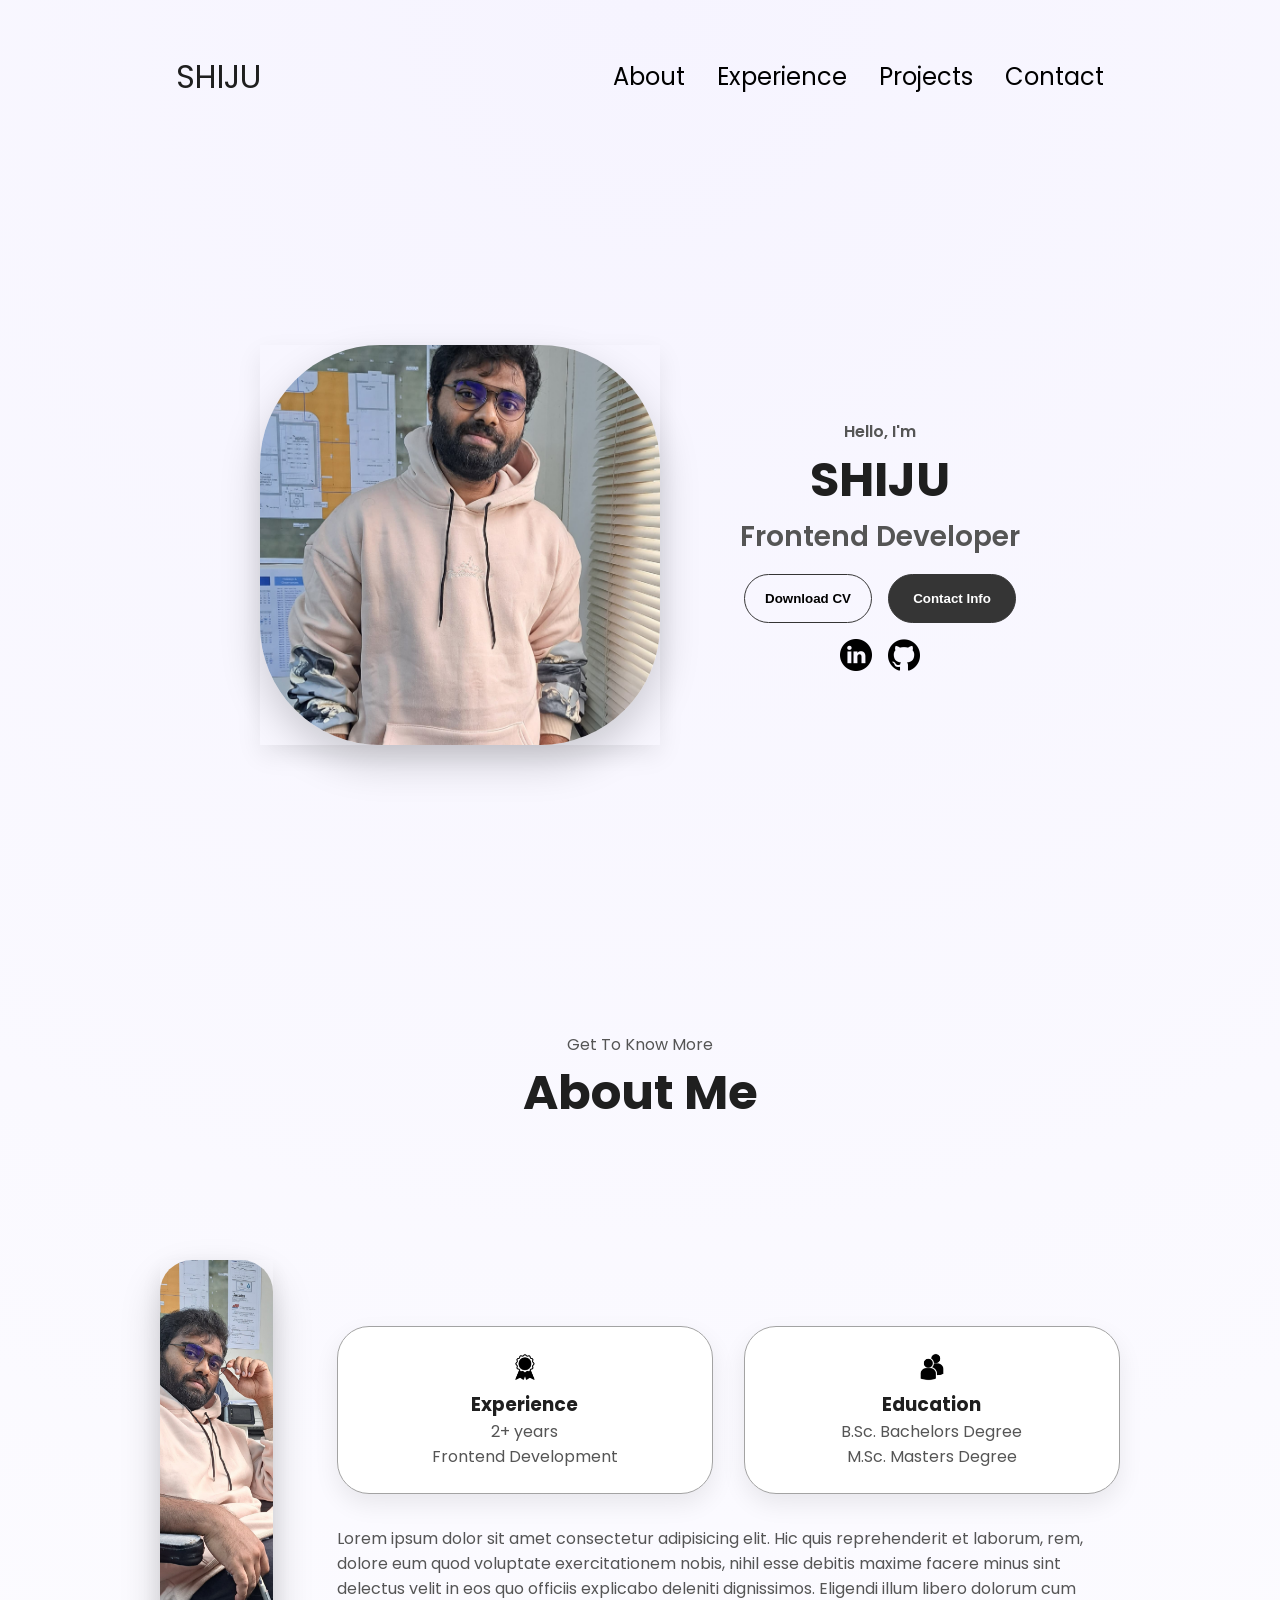
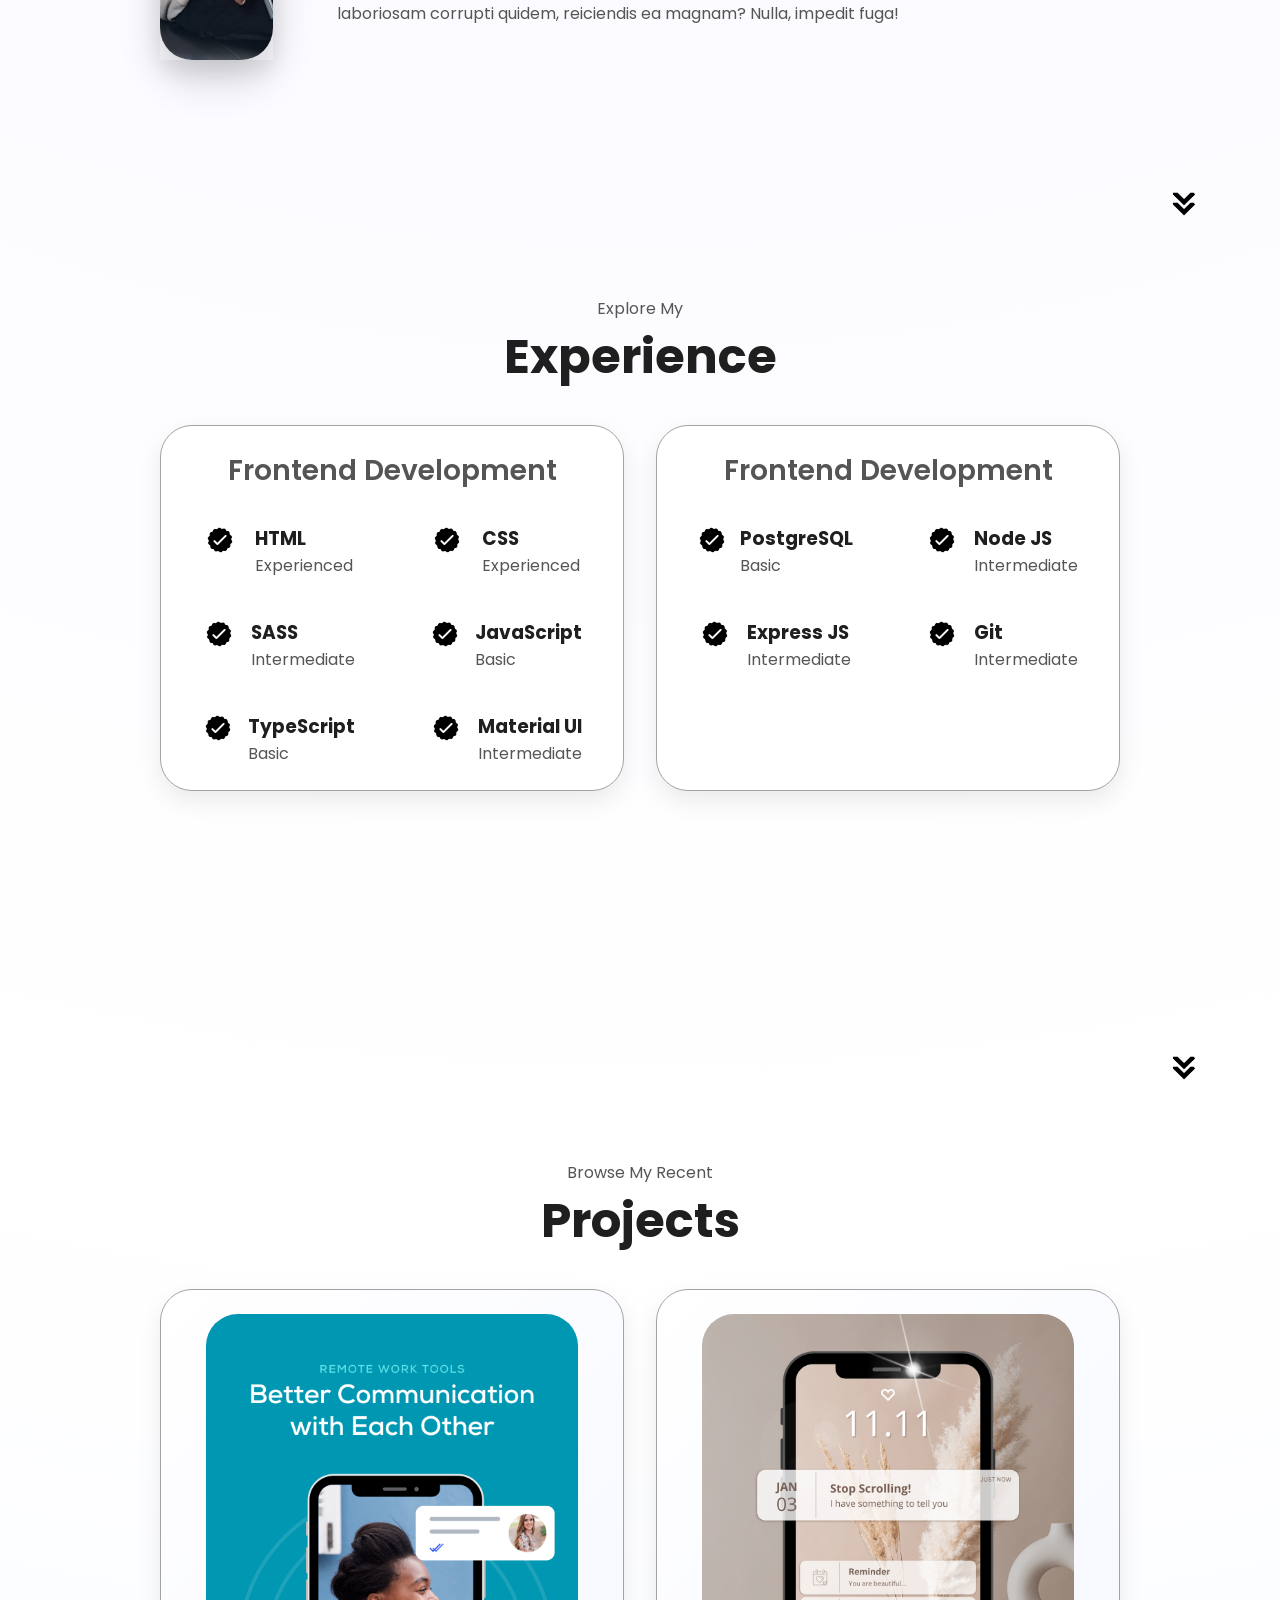
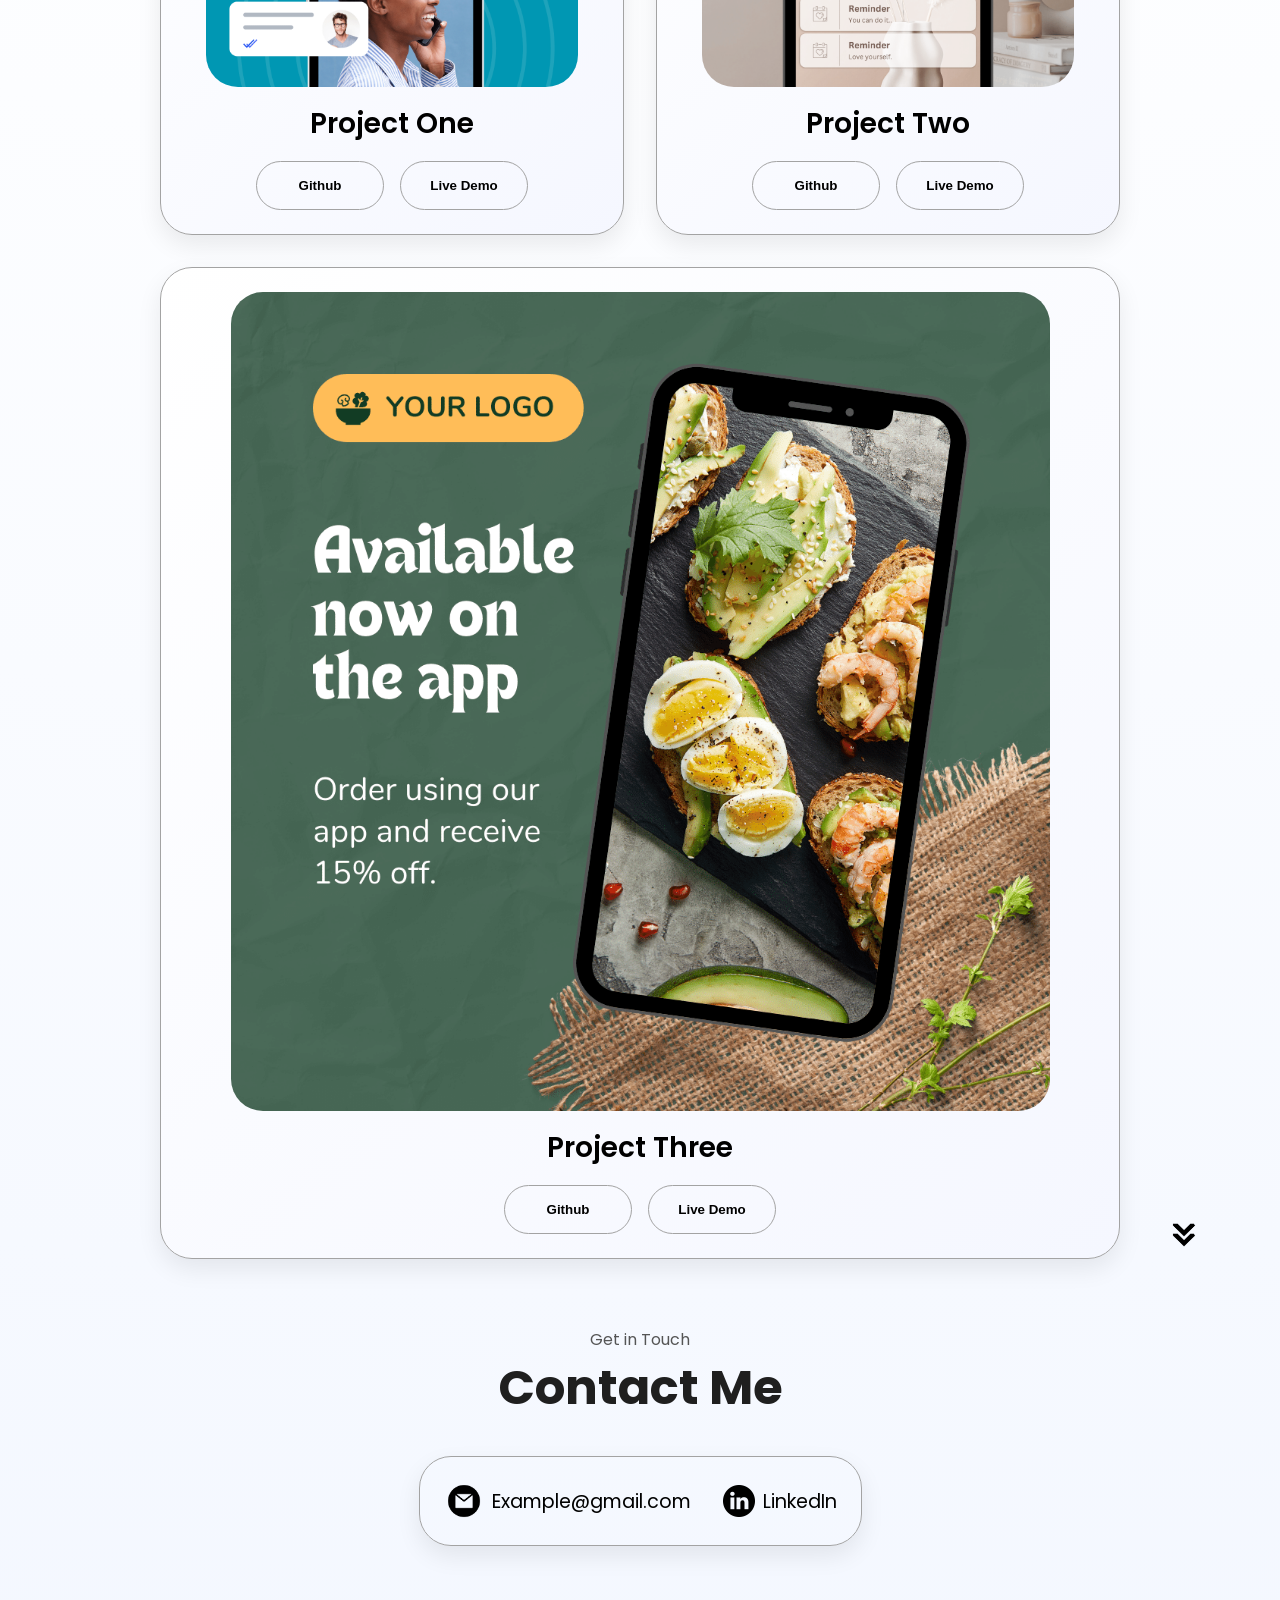
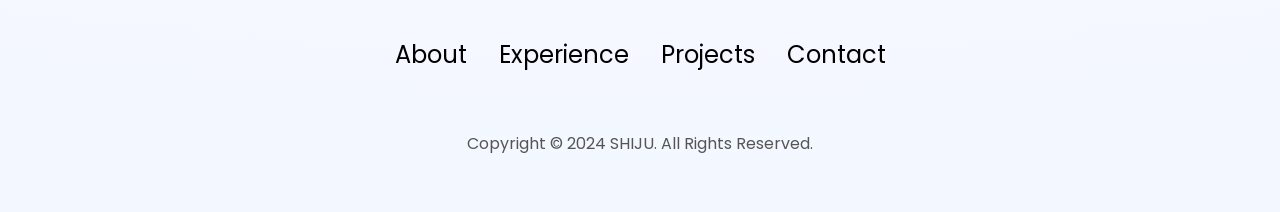
==== commit 1798be7f: "Add 3D tilt and reveal animations" ====
--- a/index.html
+++ b/index.html
@@ -37,10 +37,10 @@
       </div>
     </nav>
     <section id="profile">
-      <div class="section__pic-container">
+      <div class="section__pic-container reveal tilt-card">
         <img src="assets/profile-pic.jpeg" alt="shiju profile picture"  style="border-radius: 30%;"/>
       </div>
-      <div class="section__text">
+      <div class="section__text reveal">
         <p class="section__text__p1">Hello, I'm</p>
         <h1 class="title">SHIJU</h1>
         <p class="section__text__p2">Frontend Developer</p>
@@ -75,7 +75,7 @@
       <p class="section__text__p1">Get To Know More</p>
       <h1 class="title">About Me</h1>
       <div class="section-container">
-        <div class="section__pic-container">
+        <div class="section__pic-container reveal tilt-card">
           <img
             src="assets/about-pic.jpeg"
             alt="Profile picture"
@@ -84,7 +84,7 @@
         </div>
         <div class="about-details-container">
           <div class="about-containers">
-            <div class="details-container">
+            <div class="details-container reveal tilt-card">
               <img
                 src="./assets/experience.png"
                 alt="Experience icon"
@@ -93,7 +93,7 @@
               <h3>Experience</h3>
               <p>2+ years <br />Frontend Development</p>
             </div>
-            <div class="details-container">
+            <div class="details-container reveal tilt-card">
               <img
                 src="./assets/education.png"
                 alt="Education icon"
@@ -127,7 +127,7 @@
       <h1 class="title">Experience</h1>
       <div class="experience-details-container">
         <div class="about-containers">
-          <div class="details-container">
+          <div class="details-container reveal tilt-card">
             <h2 class="experience-sub-title">Frontend Development</h2>
             <div class="article-container">
               <article>
@@ -198,7 +198,7 @@
               </article>
             </div>
           </div>
-          <div class="details-container">
+          <div class="details-container reveal tilt-card">
             <h2 class="experience-sub-title">Frontend Development</h2>
             <div class="article-container">
               <article>
@@ -261,7 +261,7 @@
       <h1 class="title">Projects</h1>
       <div class="experience-details-container">
         <div class="about-containers">
-          <div class="details-container color-container">
+          <div class="details-container color-container reveal tilt-card">
             <div class="article-container">
               <img
                 src="./assets/project-1.png"
@@ -285,7 +285,7 @@
               </button>
             </div>
           </div>
-          <div class="details-container color-container">
+          <div class="details-container color-container reveal tilt-card">
             <div class="article-container">
               <img
                 src="./assets/project-2.png"
@@ -309,7 +309,7 @@
               </button>
             </div>
           </div>
-          <div class="details-container color-container">
+          <div class="details-container color-container reveal tilt-card">
             <div class="article-container">
               <img
                 src="./assets/project-3.png"
@@ -345,7 +345,7 @@
     <section id="contact">
       <p class="section__text__p1">Get in Touch</p>
       <h1 class="title">Contact Me</h1>
-      <div class="contact-info-upper-container">
+      <div class="contact-info-upper-container reveal tilt-card">
         <div class="contact-info-container">
           <img
             src="./assets/email.png"
--- a/style.css
+++ b/style.css
@@ -0,0 +1,496 @@
+/* GENERAL */
+
+@import url("https://fonts.googleapis.com/css2?family=Poppins:wght@300;400;500;600&display=swap");
+
+* {
+  margin: 0;
+  padding: 0;
+}
+
+:root {
+  --accent: #6c63ff;
+  --accent-soft: rgba(108, 99, 255, 0.2);
+  --shadow-strong: 0 18px 40px rgba(0, 0, 0, 0.18);
+}
+
+body {
+  font-family: "Poppins", sans-serif;
+  background: radial-gradient(circle at top, #f6f4ff 0%, #ffffff 55%, #f3f7ff 100%);
+  color: #1f1f1f;
+}
+
+html {
+  scroll-behavior: smooth;
+}
+
+p {
+  color: rgb(85, 85, 85);
+}
+
+/* TRANSITION */
+
+a,
+.btn {
+  transition: all 300ms ease;
+}
+
+.reveal {
+  opacity: 0;
+  transform: translateY(28px) scale(0.98);
+  transition: opacity 600ms ease, transform 600ms ease;
+  will-change: opacity, transform;
+}
+
+.reveal.is-visible {
+  opacity: 1;
+  transform: translateY(0) scale(1);
+}
+
+.tilt-card {
+  position: relative;
+  transform-style: preserve-3d;
+  transition: transform 200ms ease, box-shadow 200ms ease;
+  box-shadow: 0 10px 24px rgba(0, 0, 0, 0.08);
+}
+
+.tilt-card::after {
+  content: "";
+  position: absolute;
+  inset: 0;
+  border-radius: inherit;
+  background: radial-gradient(circle at top left, var(--accent-soft), transparent 60%);
+  opacity: 0;
+  transition: opacity 200ms ease;
+  pointer-events: none;
+}
+
+.tilt-card:hover::after {
+  opacity: 1;
+}
+
+/* DESKTOP NAV */
+
+nav,
+.nav-links {
+  display: flex;
+}
+
+nav {
+  justify-content: space-around;
+  align-items: center;
+  height: 17vh;
+}
+
+.nav-links {
+  gap: 2rem;
+  list-style: none;
+  font-size: 1.5rem;
+}
+
+a {
+  color: black;
+  text-decoration: none;
+  text-decoration-color: white;
+}
+
+a:hover {
+  color: grey;
+  text-decoration: underline;
+  text-underline-offset: 1rem;
+  text-decoration-color: rgb(181, 181, 181);
+}
+
+.logo {
+  font-size: 2rem;
+}
+
+.logo:hover {
+  cursor: default;
+}
+
+/* HAMBURGER MENU */
+
+#hamburger-nav {
+  display: none;
+}
+
+.hamburger-menu {
+  position: relative;
+  display: inline-block;
+}
+
+.hamburger-icon {
+  display: flex;
+  flex-direction: column;
+  justify-content: space-between;
+  height: 24px;
+  width: 30px;
+  cursor: pointer;
+}
+
+.hamburger-icon span {
+  width: 100%;
+  height: 2px;
+  background-color: black;
+  transition: all 0.3 ease-in-out;
+}
+
+.menu-links {
+  position: absolute;
+  top: 100%;
+  right: 0;
+  background-color: white;
+  width: fit-content;
+  max-height: 0;
+  overflow: hidden;
+  transition: all 0.3 ease-in-out;
+}
+
+.menu-links a {
+  display: block;
+  padding: 10px;
+  text-align: center;
+  font-size: 1.5rem;
+  color: black;
+  text-decoration: none;
+  transition: all 0.3 ease-in-out;
+}
+
+.menu-links li {
+  list-style: none;
+}
+
+.menu-links.open {
+  max-height: 300px;
+}
+
+.hamburger-icon.open span:first-child {
+  transform: rotate(45deg) translate(10px, 5px);
+}
+
+.hamburger-icon.open span:nth-child(2) {
+  opacity: 0;
+}
+
+.hamburger-icon.open span:last-child {
+  transform: rotate(-45deg) translate(10px, -5px);
+}
+
+.hamburger-icon span:first-child {
+  transform: none;
+}
+
+.hamburger-icon span:first-child {
+  opacity: 1;
+}
+
+.hamburger-icon span:first-child {
+  transform: none;
+}
+
+/* SECTIONS */
+
+section {
+  padding-top: 4vh;
+  height: 96vh;
+  margin: 0 10rem;
+  box-sizing: border-box;
+  min-height: fit-content;
+}
+
+.section-container {
+  display: flex;
+}
+
+/* PROFILE SECTION */
+
+#profile {
+  display: flex;
+  justify-content: center;
+  gap: 5rem;
+  height: 80vh;
+}
+
+.section__pic-container {
+  display: flex;
+  height: 400px;
+  width: 400px;
+  margin: auto 0;
+}
+
+.section__pic-container img {
+  width: 100%;
+  height: 100%;
+  object-fit: cover;
+  animation: float 6s ease-in-out infinite;
+  box-shadow: var(--shadow-strong);
+}
+
+.section__text {
+  align-self: center;
+  text-align: center;
+}
+
+.section__text p {
+  font-weight: 600;
+}
+
+.section__text__p1 {
+  text-align: center;
+}
+
+.section__text__p2 {
+  font-size: 1.75rem;
+  margin-bottom: 1rem;
+}
+
+.title {
+  font-size: 3rem;
+  text-align: center;
+}
+
+#socials-container {
+  display: flex;
+  justify-content: center;
+  margin-top: 1rem;
+  gap: 1rem;
+}
+
+/* ICONS */
+
+.icon {
+  cursor: pointer;
+  height: 2rem;
+}
+
+/* BUTTONS */
+
+.btn-container {
+  display: flex;
+  justify-content: center;
+  gap: 1rem;
+}
+
+.btn {
+  font-weight: 600;
+  transition: all 300ms ease;
+  padding: 1rem;
+  width: 8rem;
+  border-radius: 2rem;
+}
+
+.btn-color-1,
+.btn-color-2 {
+  border: rgb(53, 53, 53) 0.1rem solid;
+}
+
+.btn-color-1:hover,
+.btn-color-2:hover {
+  cursor: pointer;
+}
+
+.btn-color-1,
+.btn-color-2:hover {
+  background: rgb(53, 53, 53);
+  color: white;
+}
+
+.btn-color-1:hover {
+  background: rgb(0, 0, 0);
+}
+
+.btn-color-2 {
+  background: none;
+}
+
+.btn-color-2:hover {
+  border: rgb(255, 255, 255) 0.1rem solid;
+}
+
+.btn-container {
+  gap: 1rem;
+}
+
+/* ABOUT SECTION */
+
+#about {
+  position: relative;
+}
+
+.about-containers {
+  gap: 2rem;
+  margin-bottom: 2rem;
+  margin-top: 2rem;
+}
+
+.about-details-container {
+  justify-content: center;
+  flex-direction: column;
+}
+
+.about-containers,
+.about-details-container {
+  display: flex;
+}
+
+.about-pic {
+  border-radius: 2rem;
+}
+
+.arrow {
+  position: absolute;
+  right: -5rem;
+  bottom: 2.5rem;
+}
+
+.details-container {
+  padding: 1.5rem;
+  flex: 1;
+  background: white;
+  border-radius: 2rem;
+  border: rgb(53, 53, 53) 0.1rem solid;
+  border-color: rgb(163, 163, 163);
+  text-align: center;
+}
+
+.details-container:hover {
+  box-shadow: var(--shadow-strong);
+}
+
+.section-container {
+  gap: 4rem;
+  height: 80%;
+}
+
+.section__pic-container {
+  height: 400px;
+  width: 400px;
+  margin: auto 0;
+}
+
+/* EXPERIENCE SECTION */
+
+#experience {
+  position: relative;
+}
+
+.experience-sub-title {
+  color: rgb(85, 85, 85);
+  font-weight: 600;
+  font-size: 1.75rem;
+  margin-bottom: 2rem;
+}
+
+.experience-details-container {
+  display: flex;
+  justify-content: center;
+  flex-direction: column;
+}
+
+.article-container {
+  display: flex;
+  text-align: initial;
+  flex-wrap: wrap;
+  flex-direction: row;
+  gap: 2.5rem;
+  justify-content: space-around;
+}
+
+article {
+  display: flex;
+  width: 10rem;
+  justify-content: space-around;
+  gap: 0.5rem;
+}
+
+article .icon {
+  cursor: default;
+}
+
+/* PROJECTS SECTION */
+
+#projects {
+  position: relative;
+}
+
+.color-container {
+  border-color: rgb(163, 163, 163);
+  background: linear-gradient(140deg, #ffffff 0%, #f5f7ff 100%);
+}
+
+.project-img {
+  border-radius: 2rem;
+  width: 90%;
+  height: 90%;
+}
+
+.project-title {
+  margin: 1rem;
+  color: black;
+}
+
+.project-btn {
+  color: black;
+  border-color: rgb(163, 163, 163);
+}
+
+/* CONTACT */
+
+#contact {
+  display: flex;
+  justify-content: center;
+  flex-direction: column;
+  height: 70vh;
+}
+
+.contact-info-upper-container {
+  display: flex;
+  justify-content: center;
+  border-radius: 2rem;
+  border: rgb(53, 53, 53) 0.1rem solid;
+  border-color: rgb(163, 163, 163);
+  background: (250, 250, 250);
+  margin: 2rem auto;
+  padding: 0.5rem;
+}
+
+.contact-info-container {
+  display: flex;
+  align-items: center;
+  justify-content: center;
+  gap: 0.5rem;
+  margin: 1rem;
+}
+
+.contact-info-container p {
+  font-size: larger;
+}
+
+.contact-icon {
+  cursor: default;
+}
+
+.email-icon {
+  height: 2.5rem;
+}
+
+/* FOOTER SECTION */
+
+footer {
+  height: 26vh;
+  margin: 0 1rem;
+}
+
+footer p {
+  text-align: center;
+}
+
+@keyframes float {
+  0%,
+  100% {
+    transform: translateY(0px);
+  }
+  50% {
+    transform: translateY(-12px);
+  }
+}
